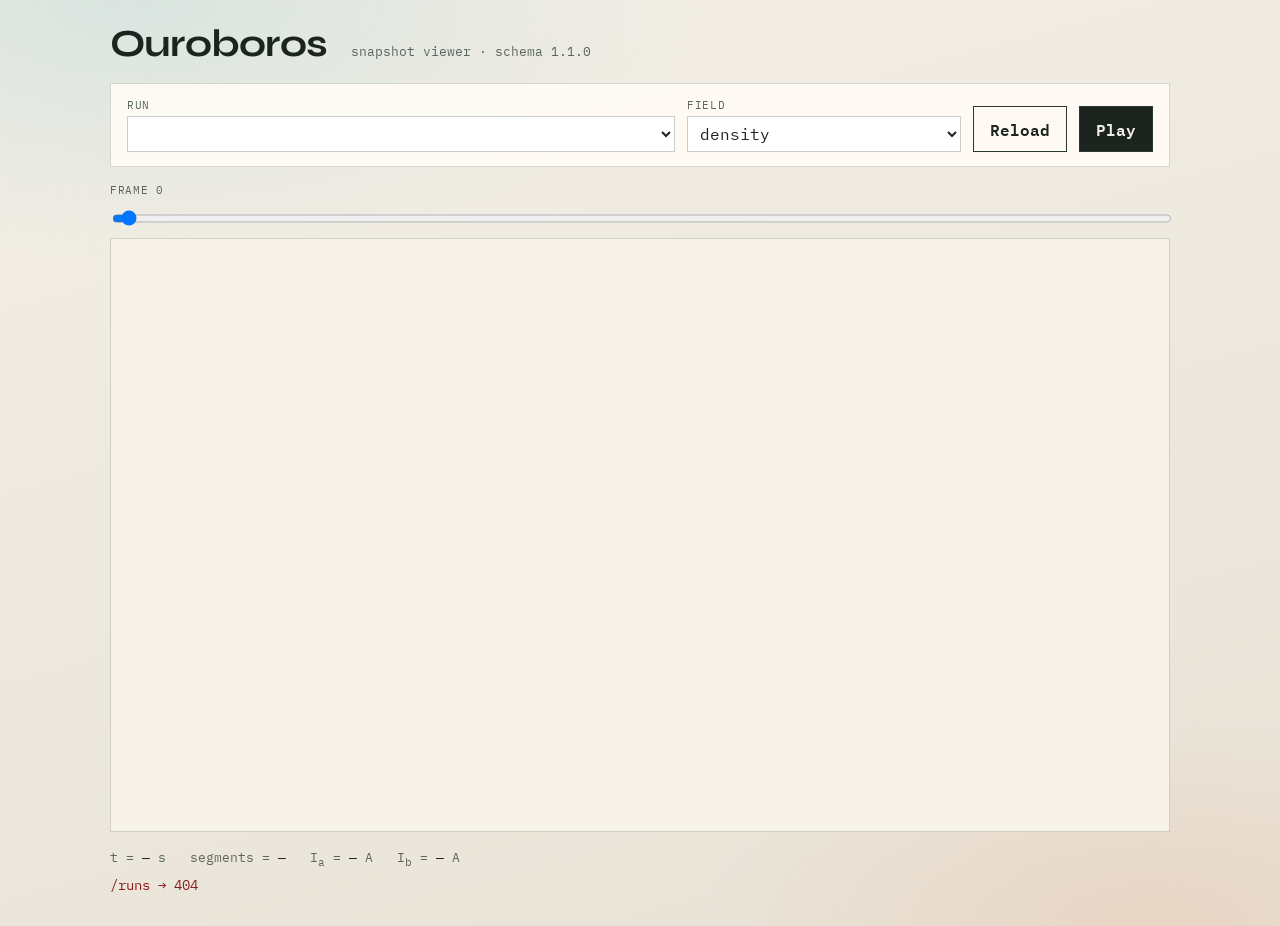
==== viewer/index.html @ f5f937f8 "Add Milestone 11 cell-pressure momentum and snapshot viewer Integrate face Δp·A forces onto 1D dual " ====
<!DOCTYPE html>
<html lang="en">
<head>
  <meta charset="utf-8" />
  <meta name="viewport" content="width=device-width, initial-scale=1" />
  <title>Ouroboros Snapshot Viewer</title>
  <link rel="preconnect" href="https://fonts.googleapis.com" />
  <link rel="preconnect" href="https://fonts.gstatic.com" crossorigin />
  <link href="https://fonts.googleapis.com/css2?family=IBM+Plex+Mono:wght@400;600&family=Syne:wght@600;700&display=swap" rel="stylesheet" />
  <style>
    :root {
      --bg0: #e8e2d6;
      --bg1: #f3efe6;
      --ink: #1c2420;
      --muted: #5a655e;
      --line: #2a3832;
      --accent: #c45c26;
      --cool: #1f6f6a;
      --panel: rgba(255, 252, 245, 0.92);
    }
    * { box-sizing: border-box; }
    html, body {
      margin: 0;
      min-height: 100%;
      background:
        radial-gradient(ellipse 80% 50% at 10% 0%, #d9e4df 0%, transparent 55%),
        radial-gradient(ellipse 70% 45% at 90% 100%, #e8d5c4 0%, transparent 50%),
        linear-gradient(165deg, var(--bg1), var(--bg0));
      color: var(--ink);
      font-family: "IBM Plex Mono", ui-monospace, monospace;
    }
    .shell {
      max-width: 1100px;
      margin: 0 auto;
      padding: 1.25rem 1.25rem 2rem;
    }
    header {
      display: flex;
      flex-wrap: wrap;
      align-items: baseline;
      gap: 0.75rem 1.5rem;
      margin-bottom: 1rem;
    }
    h1 {
      font-family: Syne, sans-serif;
      font-weight: 700;
      font-size: clamp(1.6rem, 4vw, 2.4rem);
      letter-spacing: -0.02em;
      margin: 0;
      color: var(--ink);
    }
    .tag {
      color: var(--muted);
      font-size: 0.8rem;
    }
    .controls {
      display: grid;
      grid-template-columns: 1fr;
      gap: 0.75rem;
      background: var(--panel);
      border: 1px solid color-mix(in srgb, var(--line) 18%, transparent);
      padding: 0.85rem 1rem;
      margin-bottom: 1rem;
    }
    @media (min-width: 720px) {
      .controls { grid-template-columns: 2fr 1fr auto auto; align-items: end; }
    }
    label { display: block; font-size: 0.7rem; color: var(--muted); margin-bottom: 0.25rem; text-transform: uppercase; letter-spacing: 0.06em; }
    select, input[type="range"] {
      width: 100%;
      font: inherit;
      color: var(--ink);
      background: #fff;
      border: 1px solid color-mix(in srgb, var(--line) 25%, transparent);
      padding: 0.4rem 0.5rem;
    }
    button {
      font: inherit;
      font-weight: 600;
      border: 1px solid var(--line);
      background: var(--ink);
      color: var(--bg1);
      padding: 0.55rem 1rem;
      cursor: pointer;
    }
    button.secondary { background: transparent; color: var(--ink); }
    button:hover { background: var(--cool); border-color: var(--cool); color: #fff; }
    button.secondary:hover { background: color-mix(in srgb, var(--cool) 15%, transparent); color: var(--ink); }
    .stage {
      position: relative;
      background: #f7f3ea;
      border: 1px solid color-mix(in srgb, var(--line) 20%, transparent);
      overflow: hidden;
    }
    canvas { display: block; width: 100%; height: auto; }
    .meta {
      display: flex;
      flex-wrap: wrap;
      gap: 0.75rem 1.5rem;
      margin-top: 0.85rem;
      font-size: 0.8rem;
      color: var(--muted);
    }
    .meta strong { color: var(--ink); font-weight: 600; }
    .err { color: #8b1e1e; margin-top: 0.5rem; font-size: 0.85rem; }
  </style>
</head>
<body>
  <div class="shell">
    <header>
      <h1>Ouroboros</h1>
      <span class="tag">snapshot viewer · schema 1.1.0</span>
    </header>
    <div class="controls">
      <div>
        <label for="run">Run</label>
        <select id="run"></select>
      </div>
      <div>
        <label for="field">Field</label>
        <select id="field">
          <option value="density">density</option>
          <option value="temperature">temperature</option>
          <option value="flow_velocity">flow velocity</option>
        </select>
      </div>
      <button id="reload" type="button" class="secondary">Reload</button>
      <button id="play" type="button">Play</button>
    </div>
    <div>
      <label for="frame">Frame <span id="frameLabel">0</span></label>
      <input id="frame" type="range" min="0" max="0" value="0" />
    </div>
    <div class="stage">
      <canvas id="c" width="1000" height="560"></canvas>
    </div>
    <div class="meta">
      <div>t = <strong id="tVal">—</strong> s</div>
      <div>segments = <strong id="nSeg">—</strong></div>
      <div>I<sub>a</sub> = <strong id="ia">—</strong> A</div>
      <div>I<sub>b</sub> = <strong id="ib">—</strong> A</div>
    </div>
    <div class="err" id="err"></div>
  </div>
  <script>
    const API = "";
    const $ = (id) => document.getElementById(id);
    const state = { frames: [], geom: null, playing: false, raf: 0, lastTs: 0 };

    const LAYOUT = {
      branch_a: [[0.18, 0.28], [0.42, 0.18], [0.62, 0.22], [0.78, 0.35]],
      reaction_chamber: [[0.78, 0.35], [0.84, 0.50], [0.78, 0.65]],
      branch_b: [[0.78, 0.65], [0.62, 0.78], [0.42, 0.82], [0.18, 0.72]],
      return_channel: [[0.18, 0.72], [0.12, 0.50], [0.18, 0.28]],
      expansion_nozzle: [[0.84, 0.50], [0.94, 0.50]],
      throttle_a: [[0.42, 0.18], [0.50, 0.16]],
      throttle_b: [[0.42, 0.82], [0.50, 0.84]],
    };

    function lerp(a, b, t) { return a + (b - a) * t; }
    function hexLerp(c0, c1, t) {
      const p = (c) => [parseInt(c.slice(1,3),16), parseInt(c.slice(3,5),16), parseInt(c.slice(5,7),16)];
      const [r0,g0,b0] = p(c0), [r1,g1,b1] = p(c1);
      const r = Math.round(lerp(r0,r1,t)), g = Math.round(lerp(g0,g1,t)), b = Math.round(lerp(b0,b1,t));
      return `rgb(${r},${g},${b})`;
    }
    function colorMap(t) {
      t = Math.min(1, Math.max(0, t));
      if (t < 0.5) return hexLerp("#1f6f6a", "#d8c39a", t * 2);
      return hexLerp("#d8c39a", "#c45c26", (t - 0.5) * 2);
    }

    async function fetchJSON(url) {
      const r = await fetch(url);
      if (!r.ok) throw new Error(`${url} → ${r.status}`);
      return r.json();
    }

    async function loadRuns() {
      const data = await fetchJSON(`${API}/runs`);
      const sel = $("run");
      sel.innerHTML = "";
      for (const run of data.runs || []) {
        const opt = document.createElement("option");
        opt.value = run.run_id;
        opt.textContent = `${run.run_id} (${run.n_snapshots ?? "?"} frames)`;
        sel.appendChild(opt);
      }
      if (!data.runs?.length) {
        $("err").textContent = "No runs with snapshots in results/. Run a scenario first.";
      }
    }

    async function loadGeometry() {
      try {
        state.geom = await fetchJSON(`${API}/geometry`);
      } catch {
        state.geom = null;
      }
    }

    async function loadRun(runId) {
      $("err").textContent = "";
      const data = await fetchJSON(`${API}/runs/${encodeURIComponent(runId)}/snapshots`);
      state.frames = data.frames || [];
      $("frame").max = Math.max(0, state.frames.length - 1);
      $("frame").value = 0;
      draw(0);
    }

    function segmentMap(frame) {
      const m = {};
      for (const s of frame.segments || []) m[s.id] = s;
      return m;
    }

    function fieldRange(frames, field) {
      let lo = Infinity, hi = -Infinity;
      for (const f of frames) {
        for (const s of f.segments || []) {
          const v = Number(s[field]);
          if (!Number.isFinite(v)) continue;
          lo = Math.min(lo, v); hi = Math.max(hi, v);
        }
      }
      if (!Number.isFinite(lo)) return [0, 1];
      if (hi <= lo) hi = lo + 1;
      return [lo, hi];
    }

    function drawPolyline(ctx, pts, w, h, color, width) {
      if (pts.length < 2) return;
      ctx.beginPath();
      ctx.moveTo(pts[0][0] * w, pts[0][1] * h);
      for (let i = 1; i < pts.length; i++) ctx.lineTo(pts[i][0] * w, pts[i][1] * h);
      ctx.strokeStyle = color;
      ctx.lineWidth = width;
      ctx.lineCap = "round";
      ctx.lineJoin = "round";
      ctx.stroke();
    }

    function draw(idx) {
      const canvas = $("c");
      const ctx = canvas.getContext("2d");
      const w = canvas.width, h = canvas.height;
      ctx.clearRect(0, 0, w, h);
      // subtle grid
      ctx.strokeStyle = "rgba(42,56,50,0.08)";
      ctx.lineWidth = 1;
      for (let x = 40; x < w; x += 40) { ctx.beginPath(); ctx.moveTo(x,0); ctx.lineTo(x,h); ctx.stroke(); }
      for (let y = 40; y < h; y += 40) { ctx.beginPath(); ctx.moveTo(0,y); ctx.lineTo(w,y); ctx.stroke(); }

      const frame = state.frames[idx];
      $("frameLabel").textContent = String(idx);
      if (!frame) {
        $("tVal").textContent = "—";
        return;
      }
      const field = $("field").value;
      const [lo, hi] = fieldRange(state.frames, field);
      const segs = segmentMap(frame);

      // underlay paths
      for (const [id, pts] of Object.entries(LAYOUT)) {
        drawPolyline(ctx, pts, w, h, "rgba(28,36,32,0.12)", 18);
      }
      for (const [id, pts] of Object.entries(LAYOUT)) {
        const s = segs[id];
        let col = "rgba(28,36,32,0.35)";
        if (s && Number.isFinite(Number(s[field]))) {
          const t = (Number(s[field]) - lo) / (hi - lo);
          col = colorMap(t);
        }
        drawPolyline(ctx, pts, w, h, col, id.includes("throttle") ? 10 : 14);
      }

      // labels
      ctx.fillStyle = "#1c2420";
      ctx.font = "600 13px IBM Plex Mono";
      const labels = [
        ["branch_a", 0.40, 0.12],
        ["branch_b", 0.40, 0.90],
        ["chamber", 0.80, 0.48],
        ["return", 0.05, 0.48],
      ];
      for (const [txt, x, y] of labels) ctx.fillText(txt, x * w, y * h);

      const comps = Object.fromEntries((frame.components || []).map(c => [c.id, c]));
      $("tVal").textContent = Number(frame.time).toFixed(4);
      $("nSeg").textContent = String((frame.segments || []).length);
      $("ia").textContent = comps.throttle_a ? Number(comps.throttle_a.current).toFixed(3) : "—";
      $("ib").textContent = comps.throttle_b ? Number(comps.throttle_b.current).toFixed(3) : "—";
    }

    function tick(ts) {
      if (!state.playing) return;
      if (ts - state.lastTs > 80) {
        state.lastTs = ts;
        let i = Number($("frame").value) + 1;
        if (i >= state.frames.length) i = 0;
        $("frame").value = i;
        draw(i);
      }
      state.raf = requestAnimationFrame(tick);
    }

    $("play").onclick = () => {
      state.playing = !state.playing;
      $("play").textContent = state.playing ? "Pause" : "Play";
      if (state.playing) state.raf = requestAnimationFrame(tick);
      else cancelAnimationFrame(state.raf);
    };
    $("frame").oninput = () => draw(Number($("frame").value));
    $("field").onchange = () => draw(Number($("frame").value));
    $("run").onchange = () => loadRun($("run").value);
    $("reload").onclick = async () => {
      await loadRuns();
      if ($("run").value) await loadRun($("run").value);
    };

    (async () => {
      try {
        await loadGeometry();
        await loadRuns();
        if ($("run").value) await loadRun($("run").value);
      } catch (e) {
        $("err").textContent = String(e.message || e);
      }
    })();
  </script>
</body>
</html>
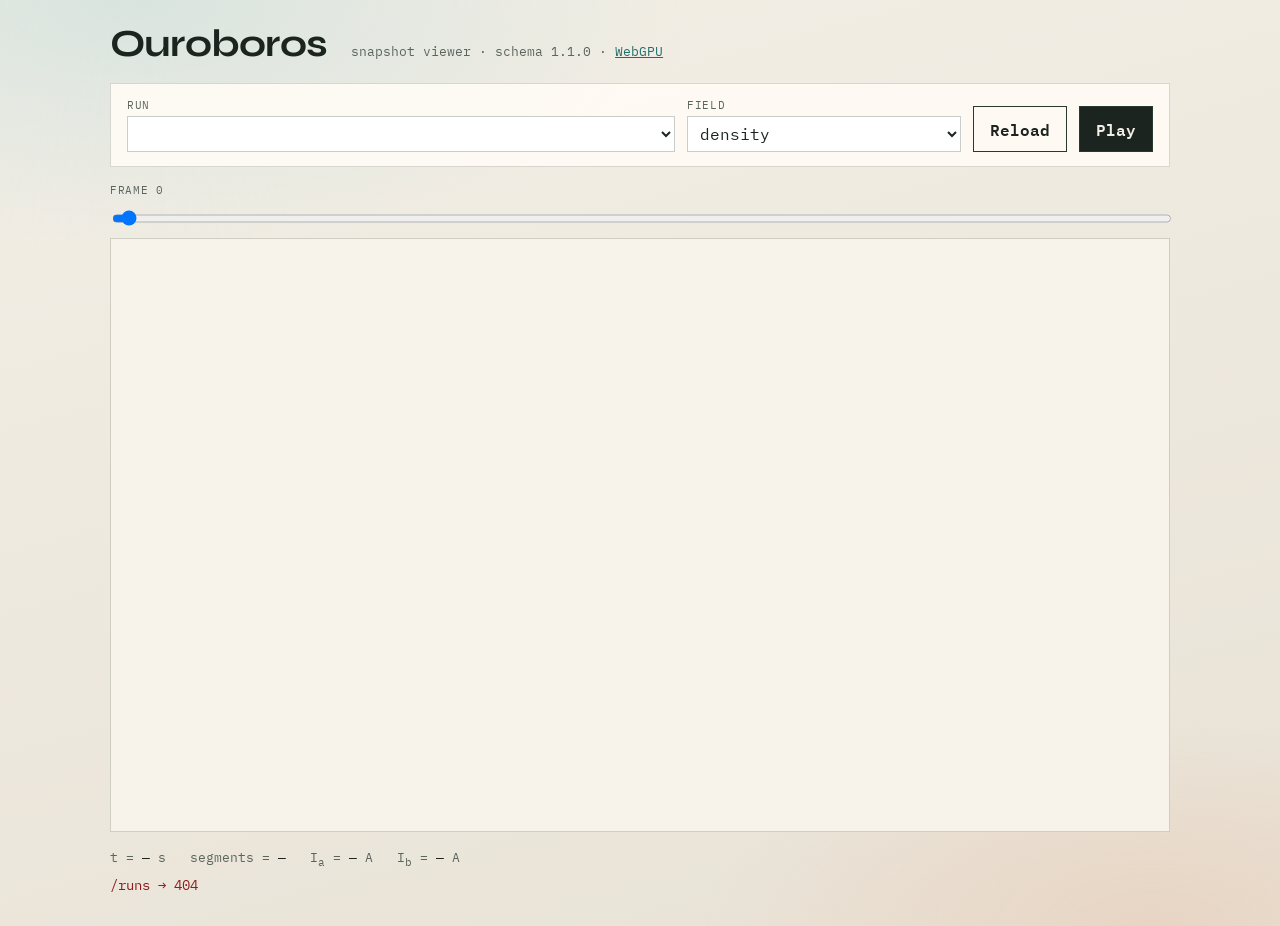
==== commit dfa6b29b: "Complete roadmap Milestones 19–22 (Beyond) M19 Roe + wave-MHD pressure augmentation; M20 MC neutron " ====
--- a/viewer/index.html
+++ b/viewer/index.html
@@ -109,7 +109,7 @@
   <div class="shell">
     <header>
       <h1>Ouroboros</h1>
-      <span class="tag">snapshot viewer · schema 1.1.0</span>
+      <span class="tag">snapshot viewer · schema 1.1.0 · <a href="/viewer/webgpu.html" style="color:var(--cool)">WebGPU</a></span>
     </header>
     <div class="controls">
       <div>
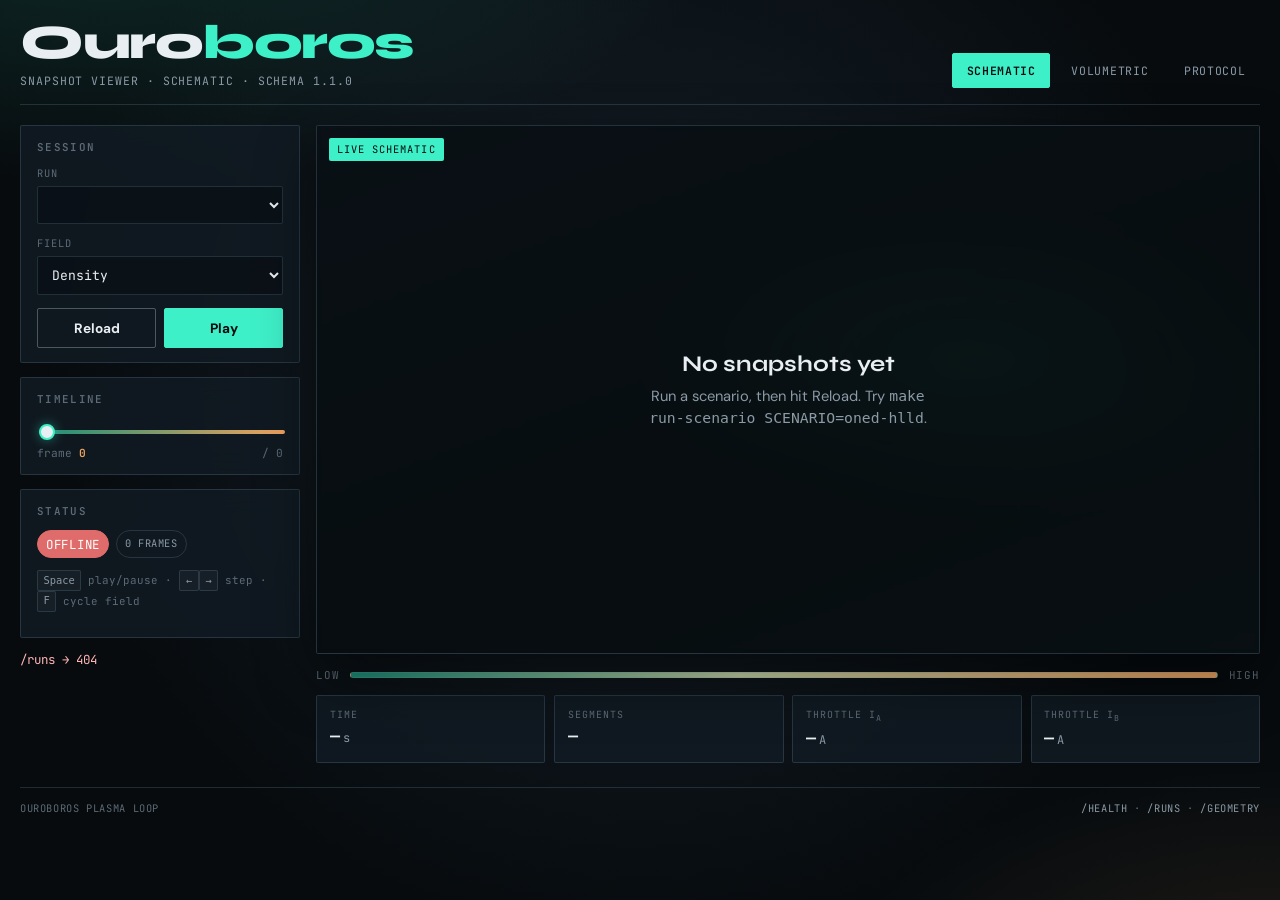
==== commit 6e8ca390: "Polish viewer app UI with shared instrument design system Dark phosphor chrome, rail+stage layout, k" ====
--- a/viewer/index.html
+++ b/viewer/index.html
@@ -3,145 +3,108 @@
 <head>
   <meta charset="utf-8" />
   <meta name="viewport" content="width=device-width, initial-scale=1" />
-  <title>Ouroboros Snapshot Viewer</title>
-  <link rel="preconnect" href="https://fonts.googleapis.com" />
-  <link rel="preconnect" href="https://fonts.gstatic.com" crossorigin />
-  <link href="https://fonts.googleapis.com/css2?family=IBM+Plex+Mono:wght@400;600&family=Syne:wght@600;700&display=swap" rel="stylesheet" />
-  <style>
-    :root {
-      --bg0: #e8e2d6;
-      --bg1: #f3efe6;
-      --ink: #1c2420;
-      --muted: #5a655e;
-      --line: #2a3832;
-      --accent: #c45c26;
-      --cool: #1f6f6a;
-      --panel: rgba(255, 252, 245, 0.92);
-    }
-    * { box-sizing: border-box; }
-    html, body {
-      margin: 0;
-      min-height: 100%;
-      background:
-        radial-gradient(ellipse 80% 50% at 10% 0%, #d9e4df 0%, transparent 55%),
-        radial-gradient(ellipse 70% 45% at 90% 100%, #e8d5c4 0%, transparent 50%),
-        linear-gradient(165deg, var(--bg1), var(--bg0));
-      color: var(--ink);
-      font-family: "IBM Plex Mono", ui-monospace, monospace;
-    }
-    .shell {
-      max-width: 1100px;
-      margin: 0 auto;
-      padding: 1.25rem 1.25rem 2rem;
-    }
-    header {
-      display: flex;
-      flex-wrap: wrap;
-      align-items: baseline;
-      gap: 0.75rem 1.5rem;
-      margin-bottom: 1rem;
-    }
-    h1 {
-      font-family: Syne, sans-serif;
-      font-weight: 700;
-      font-size: clamp(1.6rem, 4vw, 2.4rem);
-      letter-spacing: -0.02em;
-      margin: 0;
-      color: var(--ink);
-    }
-    .tag {
-      color: var(--muted);
-      font-size: 0.8rem;
-    }
-    .controls {
-      display: grid;
-      grid-template-columns: 1fr;
-      gap: 0.75rem;
-      background: var(--panel);
-      border: 1px solid color-mix(in srgb, var(--line) 18%, transparent);
-      padding: 0.85rem 1rem;
-      margin-bottom: 1rem;
-    }
-    @media (min-width: 720px) {
-      .controls { grid-template-columns: 2fr 1fr auto auto; align-items: end; }
-    }
-    label { display: block; font-size: 0.7rem; color: var(--muted); margin-bottom: 0.25rem; text-transform: uppercase; letter-spacing: 0.06em; }
-    select, input[type="range"] {
-      width: 100%;
-      font: inherit;
-      color: var(--ink);
-      background: #fff;
-      border: 1px solid color-mix(in srgb, var(--line) 25%, transparent);
-      padding: 0.4rem 0.5rem;
-    }
-    button {
-      font: inherit;
-      font-weight: 600;
-      border: 1px solid var(--line);
-      background: var(--ink);
-      color: var(--bg1);
-      padding: 0.55rem 1rem;
-      cursor: pointer;
-    }
-    button.secondary { background: transparent; color: var(--ink); }
-    button:hover { background: var(--cool); border-color: var(--cool); color: #fff; }
-    button.secondary:hover { background: color-mix(in srgb, var(--cool) 15%, transparent); color: var(--ink); }
-    .stage {
-      position: relative;
-      background: #f7f3ea;
-      border: 1px solid color-mix(in srgb, var(--line) 20%, transparent);
-      overflow: hidden;
-    }
-    canvas { display: block; width: 100%; height: auto; }
-    .meta {
-      display: flex;
-      flex-wrap: wrap;
-      gap: 0.75rem 1.5rem;
-      margin-top: 0.85rem;
-      font-size: 0.8rem;
-      color: var(--muted);
-    }
-    .meta strong { color: var(--ink); font-weight: 600; }
-    .err { color: #8b1e1e; margin-top: 0.5rem; font-size: 0.85rem; }
-  </style>
+  <title>Ouroboros — Snapshot Viewer</title>
+  <meta name="description" content="Ouroboros plasma-loop snapshot viewer" />
+  <link rel="stylesheet" href="/viewer/styles.css" />
 </head>
 <body>
-  <div class="shell">
-    <header>
-      <h1>Ouroboros</h1>
-      <span class="tag">snapshot viewer · schema 1.1.0 · <a href="/viewer/webgpu.html" style="color:var(--cool)">WebGPU</a></span>
+  <div class="app">
+    <header class="topbar">
+      <div class="brand-block">
+        <h1 class="brand">Ouro<span>boros</span></h1>
+        <p class="tagline">snapshot viewer · schematic · schema 1.1.0</p>
+      </div>
+      <nav class="nav" aria-label="Views">
+        <a class="active" href="/viewer" aria-current="page">Schematic</a>
+        <a href="/viewer/webgpu.html">Volumetric</a>
+        <a href="/viewer/protocol.html">Protocol</a>
+      </nav>
     </header>
-    <div class="controls">
-      <div>
-        <label for="run">Run</label>
-        <select id="run"></select>
-      </div>
-      <div>
-        <label for="field">Field</label>
-        <select id="field">
-          <option value="density">density</option>
-          <option value="temperature">temperature</option>
-          <option value="flow_velocity">flow velocity</option>
-        </select>
-      </div>
-      <button id="reload" type="button" class="secondary">Reload</button>
-      <button id="play" type="button">Play</button>
+
+    <div class="workspace">
+      <aside class="rail">
+        <section class="panel">
+          <h2>Session</h2>
+          <div class="field">
+            <label for="run">Run</label>
+            <select id="run"></select>
+          </div>
+          <div class="field">
+            <label for="field">Field</label>
+            <select id="field">
+              <option value="density">Density</option>
+              <option value="temperature">Temperature</option>
+              <option value="flow_velocity">Flow velocity</option>
+            </select>
+          </div>
+          <div class="btn-row">
+            <button id="reload" type="button">Reload</button>
+            <button id="play" class="primary" type="button">Play</button>
+          </div>
+        </section>
+
+        <section class="panel">
+          <h2>Timeline</h2>
+          <div class="scrub">
+            <input id="frame" type="range" min="0" max="0" value="0" aria-label="Frame" />
+            <div class="scrub-meta">
+              <span>frame <strong id="frameLabel">0</strong></span>
+              <span id="frameMax">/ 0</span>
+            </div>
+          </div>
+        </section>
+
+        <section class="panel">
+          <h2>Status</h2>
+          <div class="status" id="statusPills">
+            <span class="pill" id="pillConn">connecting</span>
+            <span class="pill" id="pillFrames">0 frames</span>
+          </div>
+          <p class="hints" style="margin-top:0.75rem">
+            <kbd>Space</kbd> play/pause · <kbd>←</kbd><kbd>→</kbd> step · <kbd>F</kbd> cycle field
+          </p>
+        </section>
+
+        <p class="err" id="err" role="alert"></p>
+      </aside>
+
+      <section class="main">
+        <div class="stage-wrap">
+          <div class="stage-badge">live schematic</div>
+          <canvas id="c" width="1000" height="560" aria-label="Plasma loop schematic"></canvas>
+          <div class="stage-empty" id="empty">
+            <div>
+              <h3>No snapshots yet</h3>
+              <p>Run a scenario, then hit Reload. Try <code>make run-scenario SCENARIO=oned-hlld</code>.</p>
+            </div>
+          </div>
+        </div>
+
+        <div class="legend">
+          <span>low</span>
+          <div class="legend-bar" aria-hidden="true"></div>
+          <span>high</span>
+        </div>
+
+        <div class="telemetry">
+          <div class="stat"><div class="k">Time</div><div class="v"><span id="tVal">—</span><em>s</em></div></div>
+          <div class="stat"><div class="k">Segments</div><div class="v" id="nSeg">—</div></div>
+          <div class="stat"><div class="k">Throttle I<sub>a</sub></div><div class="v"><span id="ia">—</span><em>A</em></div></div>
+          <div class="stat"><div class="k">Throttle I<sub>b</sub></div><div class="v"><span id="ib">—</span><em>A</em></div></div>
+        </div>
+      </section>
     </div>
-    <div>
-      <label for="frame">Frame <span id="frameLabel">0</span></label>
-      <input id="frame" type="range" min="0" max="0" value="0" />
-    </div>
-    <div class="stage">
-      <canvas id="c" width="1000" height="560"></canvas>
-    </div>
-    <div class="meta">
-      <div>t = <strong id="tVal">—</strong> s</div>
-      <div>segments = <strong id="nSeg">—</strong></div>
-      <div>I<sub>a</sub> = <strong id="ia">—</strong> A</div>
-      <div>I<sub>b</sub> = <strong id="ib">—</strong> A</div>
-    </div>
-    <div class="err" id="err"></div>
+
+    <footer class="footer">
+      <span>Ouroboros plasma loop</span>
+      <span>
+        <a href="/health">/health</a> ·
+        <a href="/runs">/runs</a> ·
+        <a href="/geometry">/geometry</a>
+      </span>
+    </footer>
   </div>
+
   <script>
     const API = "";
     const $ = (id) => document.getElementById(id);
@@ -159,15 +122,14 @@
 
     function lerp(a, b, t) { return a + (b - a) * t; }
     function hexLerp(c0, c1, t) {
-      const p = (c) => [parseInt(c.slice(1,3),16), parseInt(c.slice(3,5),16), parseInt(c.slice(5,7),16)];
-      const [r0,g0,b0] = p(c0), [r1,g1,b1] = p(c1);
-      const r = Math.round(lerp(r0,r1,t)), g = Math.round(lerp(g0,g1,t)), b = Math.round(lerp(b0,b1,t));
-      return `rgb(${r},${g},${b})`;
+      const p = (c) => [parseInt(c.slice(1, 3), 16), parseInt(c.slice(3, 5), 16), parseInt(c.slice(5, 7), 16)];
+      const [r0, g0, b0] = p(c0), [r1, g1, b1] = p(c1);
+      return `rgb(${Math.round(lerp(r0, r1, t))},${Math.round(lerp(g0, g1, t))},${Math.round(lerp(b0, b1, t))})`;
     }
     function colorMap(t) {
       t = Math.min(1, Math.max(0, t));
-      if (t < 0.5) return hexLerp("#1f6f6a", "#d8c39a", t * 2);
-      return hexLerp("#d8c39a", "#c45c26", (t - 0.5) * 2);
+      if (t < 0.5) return hexLerp("#1a8f78", "#c9d6a8", t * 2);
+      return hexLerp("#c9d6a8", "#f0a35e", (t - 0.5) * 2);
     }
 
     async function fetchJSON(url) {
@@ -176,35 +138,47 @@
       return r.json();
     }
 
+    function setEmpty(on) {
+      $("empty").classList.toggle("visible", on);
+    }
+
     async function loadRuns() {
       const data = await fetchJSON(`${API}/runs`);
       const sel = $("run");
+      const prev = sel.value;
       sel.innerHTML = "";
       for (const run of data.runs || []) {
         const opt = document.createElement("option");
         opt.value = run.run_id;
-        opt.textContent = `${run.run_id} (${run.n_snapshots ?? "?"} frames)`;
+        const trust = run.energy_trusted === true ? " · trusted" : (run.energy_trusted === false ? " · untrusted" : "");
+        opt.textContent = `${run.run_id} · ${run.n_snapshots ?? "?"} frames${trust}`;
         sel.appendChild(opt);
       }
+      if (prev && [...sel.options].some((o) => o.value === prev)) sel.value = prev;
+      $("pillConn").textContent = "online";
+      $("pillConn").className = "pill ok";
       if (!data.runs?.length) {
         $("err").textContent = "No runs with snapshots in results/. Run a scenario first.";
+        setEmpty(true);
       }
     }
 
     async function loadGeometry() {
-      try {
-        state.geom = await fetchJSON(`${API}/geometry`);
-      } catch {
-        state.geom = null;
-      }
+      try { state.geom = await fetchJSON(`${API}/geometry`); }
+      catch { state.geom = null; }
     }
 
     async function loadRun(runId) {
+      if (!runId) { setEmpty(true); return; }
       $("err").textContent = "";
       const data = await fetchJSON(`${API}/runs/${encodeURIComponent(runId)}/snapshots`);
       state.frames = data.frames || [];
       $("frame").max = Math.max(0, state.frames.length - 1);
       $("frame").value = 0;
+      $("frameMax").textContent = `/ ${Math.max(0, state.frames.length - 1)}`;
+      $("pillFrames").textContent = `${state.frames.length} frames`;
+      $("pillFrames").className = state.frames.length ? "pill ok" : "pill warn";
+      setEmpty(!state.frames.length);
       draw(0);
     }
 
@@ -245,11 +219,18 @@
       const ctx = canvas.getContext("2d");
       const w = canvas.width, h = canvas.height;
       ctx.clearRect(0, 0, w, h);
-      // subtle grid
-      ctx.strokeStyle = "rgba(42,56,50,0.08)";
+
+      // atmosphere
+      const g = ctx.createRadialGradient(w * 0.72, h * 0.48, 20, w * 0.55, h * 0.5, w * 0.55);
+      g.addColorStop(0, "rgba(62,240,200,0.08)");
+      g.addColorStop(1, "rgba(0,0,0,0)");
+      ctx.fillStyle = g;
+      ctx.fillRect(0, 0, w, h);
+
+      ctx.strokeStyle = "rgba(232,238,242,0.04)";
       ctx.lineWidth = 1;
-      for (let x = 40; x < w; x += 40) { ctx.beginPath(); ctx.moveTo(x,0); ctx.lineTo(x,h); ctx.stroke(); }
-      for (let y = 40; y < h; y += 40) { ctx.beginPath(); ctx.moveTo(0,y); ctx.lineTo(w,y); ctx.stroke(); }
+      for (let x = 40; x < w; x += 40) { ctx.beginPath(); ctx.moveTo(x, 0); ctx.lineTo(x, h); ctx.stroke(); }
+      for (let y = 40; y < h; y += 40) { ctx.beginPath(); ctx.moveTo(0, y); ctx.lineTo(w, y); ctx.stroke(); }
 
       const frame = state.frames[idx];
       $("frameLabel").textContent = String(idx);
@@ -261,36 +242,40 @@
       const [lo, hi] = fieldRange(state.frames, field);
       const segs = segmentMap(frame);
 
-      // underlay paths
-      for (const [id, pts] of Object.entries(LAYOUT)) {
-        drawPolyline(ctx, pts, w, h, "rgba(28,36,32,0.12)", 18);
+      for (const pts of Object.values(LAYOUT)) {
+        drawPolyline(ctx, pts, w, h, "rgba(232,238,242,0.08)", 22);
       }
       for (const [id, pts] of Object.entries(LAYOUT)) {
         const s = segs[id];
-        let col = "rgba(28,36,32,0.35)";
+        let col = "rgba(138,154,166,0.45)";
         if (s && Number.isFinite(Number(s[field]))) {
-          const t = (Number(s[field]) - lo) / (hi - lo);
-          col = colorMap(t);
+          col = colorMap((Number(s[field]) - lo) / (hi - lo));
         }
-        drawPolyline(ctx, pts, w, h, col, id.includes("throttle") ? 10 : 14);
-      }
-
-      // labels
-      ctx.fillStyle = "#1c2420";
-      ctx.font = "600 13px IBM Plex Mono";
-      const labels = [
-        ["branch_a", 0.40, 0.12],
-        ["branch_b", 0.40, 0.90],
-        ["chamber", 0.80, 0.48],
-        ["return", 0.05, 0.48],
-      ];
-      for (const [txt, x, y] of labels) ctx.fillText(txt, x * w, y * h);
-
-      const comps = Object.fromEntries((frame.components || []).map(c => [c.id, c]));
+        drawPolyline(ctx, pts, w, h, col, id.includes("throttle") ? 10 : 15);
+      }
+
+      ctx.fillStyle = "rgba(232,238,242,0.55)";
+      ctx.font = "600 12px JetBrains Mono, monospace";
+      for (const [txt, x, y] of [
+        ["branch_a", 0.38, 0.12],
+        ["branch_b", 0.38, 0.92],
+        ["chamber", 0.78, 0.48],
+        ["return", 0.04, 0.50],
+        ["nozzle", 0.90, 0.42],
+      ]) ctx.fillText(txt, x * w, y * h);
+
+      const comps = Object.fromEntries((frame.components || []).map((c) => [c.id, c]));
       $("tVal").textContent = Number(frame.time).toFixed(4);
       $("nSeg").textContent = String((frame.segments || []).length);
       $("ia").textContent = comps.throttle_a ? Number(comps.throttle_a.current).toFixed(3) : "—";
       $("ib").textContent = comps.throttle_b ? Number(comps.throttle_b.current).toFixed(3) : "—";
+    }
+
+    function setPlaying(on) {
+      state.playing = on;
+      $("play").textContent = on ? "Pause" : "Play";
+      if (on) state.raf = requestAnimationFrame(tick);
+      else cancelAnimationFrame(state.raf);
     }
 
     function tick(ts) {
@@ -305,12 +290,23 @@
       state.raf = requestAnimationFrame(tick);
     }
 
-    $("play").onclick = () => {
-      state.playing = !state.playing;
-      $("play").textContent = state.playing ? "Pause" : "Play";
-      if (state.playing) state.raf = requestAnimationFrame(tick);
-      else cancelAnimationFrame(state.raf);
-    };
+    function step(delta) {
+      if (!state.frames.length) return;
+      const max = state.frames.length - 1;
+      let i = Number($("frame").value) + delta;
+      if (i < 0) i = max;
+      if (i > max) i = 0;
+      $("frame").value = i;
+      draw(i);
+    }
+
+    function cycleField() {
+      const sel = $("field");
+      sel.selectedIndex = (sel.selectedIndex + 1) % sel.options.length;
+      draw(Number($("frame").value));
+    }
+
+    $("play").onclick = () => setPlaying(!state.playing);
     $("frame").oninput = () => draw(Number($("frame").value));
     $("field").onchange = () => draw(Number($("frame").value));
     $("run").onchange = () => loadRun($("run").value);
@@ -319,13 +315,25 @@
       if ($("run").value) await loadRun($("run").value);
     };
 
+    window.addEventListener("keydown", (e) => {
+      if (e.target.matches("input, select, textarea")) return;
+      if (e.code === "Space") { e.preventDefault(); setPlaying(!state.playing); }
+      if (e.code === "ArrowRight") { e.preventDefault(); step(1); }
+      if (e.code === "ArrowLeft") { e.preventDefault(); step(-1); }
+      if (e.key === "f" || e.key === "F") { e.preventDefault(); cycleField(); }
+    });
+
     (async () => {
       try {
         await loadGeometry();
         await loadRuns();
         if ($("run").value) await loadRun($("run").value);
+        else setEmpty(true);
       } catch (e) {
         $("err").textContent = String(e.message || e);
+        $("pillConn").textContent = "offline";
+        $("pillConn").className = "pill err";
+        setEmpty(true);
       }
     })();
   </script>
--- a/viewer/styles.css
+++ b/viewer/styles.css
@@ -0,0 +1,583 @@
+/* Ouroboros viewer design system — instrument / plasma-lab direction */
+@import url("https://fonts.googleapis.com/css2?family=DM+Sans:ital,opsz,wght@0,9..40,500;0,9..40,700;1,9..40,500&family=JetBrains+Mono:wght@400;600&family=Syne:wght@700;800&display=swap");
+
+:root {
+  --ink: #e8eef2;
+  --ink-dim: #8a9aa6;
+  --ink-mute: #5c6b76;
+  --bg-deep: #070b0e;
+  --bg-0: #0c1217;
+  --bg-1: #121a21;
+  --bg-panel: rgba(18, 28, 36, 0.82);
+  --line: rgba(120, 160, 180, 0.22);
+  --line-strong: rgba(180, 210, 220, 0.35);
+  --phosphor: #3ef0c8;
+  --phosphor-dim: #1a8f78;
+  --amber: #f0a35e;
+  --rose: #e06b6b;
+  --field: rgba(8, 14, 18, 0.55);
+  --radius: 2px;
+  --shadow: 0 24px 60px rgba(0, 0, 0, 0.45);
+  --ease: cubic-bezier(0.22, 1, 0.36, 1);
+  --font-brand: "Syne", system-ui, sans-serif;
+  --font-ui: "DM Sans", system-ui, sans-serif;
+  --font-mono: "JetBrains Mono", ui-monospace, monospace;
+}
+
+*,
+*::before,
+*::after { box-sizing: border-box; }
+
+html, body {
+  margin: 0;
+  min-height: 100%;
+  color: var(--ink);
+  font-family: var(--font-ui);
+  font-optical-sizing: auto;
+  background:
+    radial-gradient(ellipse 90% 55% at 8% -10%, rgba(62, 240, 200, 0.14), transparent 55%),
+    radial-gradient(ellipse 70% 50% at 100% 110%, rgba(240, 163, 94, 0.10), transparent 50%),
+    radial-gradient(circle at 50% 40%, #152029 0%, var(--bg-deep) 70%);
+  background-attachment: fixed;
+}
+
+body::before {
+  content: "";
+  position: fixed;
+  inset: 0;
+  pointer-events: none;
+  opacity: 0.35;
+  background-image:
+    linear-gradient(rgba(232, 238, 242, 0.03) 1px, transparent 1px),
+    linear-gradient(90deg, rgba(232, 238, 242, 0.03) 1px, transparent 1px);
+  background-size: 48px 48px;
+  mask-image: radial-gradient(ellipse 80% 70% at 50% 40%, #000 20%, transparent 75%);
+  z-index: 0;
+  animation: gridDrift 40s linear infinite;
+}
+
+@keyframes gridDrift {
+  from { background-position: 0 0, 0 0; }
+  to { background-position: 48px 24px, 24px 48px; }
+}
+
+@keyframes riseIn {
+  from { opacity: 0; transform: translateY(10px); }
+  to { opacity: 1; transform: translateY(0); }
+}
+
+@keyframes brandPulse {
+  0%, 100% { letter-spacing: -0.03em; text-shadow: 0 0 0 transparent; }
+  50% { letter-spacing: -0.01em; text-shadow: 0 0 28px rgba(62, 240, 200, 0.18); }
+}
+
+@keyframes stageGlow {
+  0%, 100% { box-shadow: inset 0 0 0 1px var(--line), 0 0 0 0 rgba(62, 240, 200, 0); }
+  50% { box-shadow: inset 0 0 0 1px rgba(62, 240, 200, 0.35), 0 0 40px rgba(62, 240, 200, 0.08); }
+}
+
+@keyframes scrubPulse {
+  from { opacity: 0.55; }
+  to { opacity: 1; }
+}
+
+.app {
+  position: relative;
+  z-index: 1;
+  max-width: 1280px;
+  margin: 0 auto;
+  padding: 1.25rem 1.25rem 2.5rem;
+  animation: riseIn 0.55s var(--ease) both;
+}
+
+/* —— chrome —— */
+.topbar {
+  display: flex;
+  flex-wrap: wrap;
+  align-items: flex-end;
+  justify-content: space-between;
+  gap: 1rem 1.5rem;
+  margin-bottom: 1.25rem;
+  padding-bottom: 1rem;
+  border-bottom: 1px solid var(--line);
+}
+
+.brand-block { min-width: min(100%, 280px); }
+
+.brand {
+  font-family: var(--font-brand);
+  font-weight: 800;
+  font-size: clamp(2rem, 5vw, 3rem);
+  line-height: 0.95;
+  margin: 0;
+  letter-spacing: -0.03em;
+  color: var(--ink);
+  animation: brandPulse 6s var(--ease) infinite;
+}
+
+.brand span {
+  color: var(--phosphor);
+}
+
+.tagline {
+  margin: 0.45rem 0 0;
+  font-family: var(--font-mono);
+  font-size: 0.72rem;
+  letter-spacing: 0.08em;
+  text-transform: uppercase;
+  color: var(--ink-dim);
+}
+
+.tagline a {
+  color: var(--phosphor);
+  text-decoration: none;
+  border-bottom: 1px solid transparent;
+  transition: border-color 0.2s var(--ease), color 0.2s;
+}
+.tagline a:hover { border-bottom-color: var(--phosphor); color: #fff; }
+
+.nav {
+  display: flex;
+  flex-wrap: wrap;
+  gap: 0.4rem;
+  align-items: center;
+}
+
+.nav a {
+  font-family: var(--font-mono);
+  font-size: 0.72rem;
+  letter-spacing: 0.06em;
+  text-transform: uppercase;
+  text-decoration: none;
+  color: var(--ink-dim);
+  padding: 0.55rem 0.85rem;
+  border: 1px solid transparent;
+  border-radius: var(--radius);
+  transition: color 0.2s, border-color 0.2s, background 0.2s;
+}
+
+.nav a:hover {
+  color: var(--ink);
+  border-color: var(--line);
+  background: rgba(255, 255, 255, 0.03);
+}
+
+.nav a.active {
+  color: var(--bg-deep);
+  background: var(--phosphor);
+  border-color: var(--phosphor);
+  font-weight: 600;
+}
+
+/* —— layout —— */
+.workspace {
+  display: grid;
+  gap: 1rem;
+}
+
+@media (min-width: 960px) {
+  .workspace {
+    grid-template-columns: 280px minmax(0, 1fr);
+    align-items: start;
+  }
+}
+
+.rail {
+  display: flex;
+  flex-direction: column;
+  gap: 0.85rem;
+  animation: riseIn 0.65s var(--ease) 0.05s both;
+}
+
+.panel {
+  background: var(--bg-panel);
+  backdrop-filter: blur(14px);
+  border: 1px solid var(--line);
+  border-radius: var(--radius);
+  padding: 0.9rem 1rem;
+}
+
+.panel h2 {
+  margin: 0 0 0.75rem;
+  font-family: var(--font-mono);
+  font-size: 0.68rem;
+  font-weight: 600;
+  letter-spacing: 0.12em;
+  text-transform: uppercase;
+  color: var(--ink-mute);
+}
+
+.field { margin-bottom: 0.75rem; }
+.field:last-child { margin-bottom: 0; }
+
+label {
+  display: block;
+  font-family: var(--font-mono);
+  font-size: 0.65rem;
+  letter-spacing: 0.1em;
+  text-transform: uppercase;
+  color: var(--ink-mute);
+  margin-bottom: 0.35rem;
+}
+
+select,
+input[type="text"] {
+  width: 100%;
+  font: inherit;
+  font-family: var(--font-mono);
+  font-size: 0.82rem;
+  color: var(--ink);
+  background: var(--field);
+  border: 1px solid var(--line);
+  border-radius: var(--radius);
+  padding: 0.55rem 0.65rem;
+  outline: none;
+  transition: border-color 0.2s, box-shadow 0.2s;
+}
+
+select:focus,
+input[type="text"]:focus,
+input[type="range"]:focus {
+  border-color: var(--phosphor-dim);
+  box-shadow: 0 0 0 3px rgba(62, 240, 200, 0.12);
+}
+
+.btn-row {
+  display: grid;
+  grid-template-columns: 1fr 1fr;
+  gap: 0.5rem;
+  margin-top: 0.85rem;
+}
+
+button {
+  font-family: var(--font-ui);
+  font-weight: 700;
+  font-size: 0.85rem;
+  border: 1px solid var(--line-strong);
+  border-radius: var(--radius);
+  background: transparent;
+  color: var(--ink);
+  padding: 0.65rem 0.85rem;
+  cursor: pointer;
+  transition: transform 0.15s var(--ease), background 0.2s, border-color 0.2s, color 0.2s;
+}
+
+button:hover {
+  transform: translateY(-1px);
+  border-color: var(--phosphor);
+  color: var(--phosphor);
+}
+
+button:active { transform: translateY(0); }
+
+button.primary {
+  background: var(--phosphor);
+  border-color: var(--phosphor);
+  color: var(--bg-deep);
+}
+
+button.primary:hover {
+  background: #6ff7d8;
+  color: var(--bg-deep);
+  border-color: #6ff7d8;
+}
+
+button:disabled {
+  opacity: 0.4;
+  cursor: not-allowed;
+  transform: none;
+}
+
+.scrub {
+  margin-top: 0.35rem;
+}
+
+input[type="range"] {
+  -webkit-appearance: none;
+  appearance: none;
+  width: 100%;
+  height: 4px;
+  background: linear-gradient(90deg, var(--phosphor-dim), var(--amber));
+  border: none;
+  border-radius: 99px;
+  outline: none;
+}
+
+input[type="range"]::-webkit-slider-thumb {
+  -webkit-appearance: none;
+  width: 16px;
+  height: 16px;
+  border-radius: 50%;
+  background: var(--ink);
+  border: 2px solid var(--phosphor);
+  box-shadow: 0 0 12px rgba(62, 240, 200, 0.45);
+  cursor: pointer;
+}
+
+.scrub-meta {
+  display: flex;
+  justify-content: space-between;
+  margin-top: 0.4rem;
+  font-family: var(--font-mono);
+  font-size: 0.7rem;
+  color: var(--ink-mute);
+}
+
+.scrub-meta strong { color: var(--amber); font-weight: 600; }
+
+/* —— stage —— */
+.main {
+  display: flex;
+  flex-direction: column;
+  gap: 0.85rem;
+  min-width: 0;
+  animation: riseIn 0.7s var(--ease) 0.1s both;
+}
+
+.stage-wrap {
+  position: relative;
+  background:
+    radial-gradient(ellipse 60% 50% at 70% 45%, rgba(62, 240, 200, 0.07), transparent 60%),
+    linear-gradient(160deg, #101820, #0a1014 60%, #0e151b);
+  border: 1px solid var(--line);
+  border-radius: var(--radius);
+  overflow: hidden;
+  box-shadow: var(--shadow);
+  animation: stageGlow 5.5s ease-in-out infinite;
+}
+
+.stage-wrap canvas {
+  display: block;
+  width: 100%;
+  height: auto;
+  vertical-align: middle;
+}
+
+.stage-badge {
+  position: absolute;
+  top: 0.75rem;
+  left: 0.75rem;
+  z-index: 2;
+  font-family: var(--font-mono);
+  font-size: 0.65rem;
+  letter-spacing: 0.1em;
+  text-transform: uppercase;
+  color: var(--bg-deep);
+  background: var(--phosphor);
+  padding: 0.28rem 0.5rem;
+  border-radius: var(--radius);
+  pointer-events: none;
+}
+
+.stage-empty {
+  position: absolute;
+  inset: 0;
+  display: none;
+  place-items: center;
+  text-align: center;
+  padding: 2rem;
+  background: rgba(7, 11, 14, 0.55);
+  backdrop-filter: blur(2px);
+}
+
+.stage-empty.visible { display: grid; }
+
+.stage-empty h3 {
+  font-family: var(--font-brand);
+  font-size: 1.4rem;
+  margin: 0 0 0.5rem;
+}
+
+.stage-empty p {
+  margin: 0;
+  max-width: 28ch;
+  color: var(--ink-dim);
+  font-size: 0.92rem;
+  line-height: 1.45;
+}
+
+/* —— telemetry —— */
+.telemetry {
+  display: grid;
+  grid-template-columns: repeat(2, minmax(0, 1fr));
+  gap: 0.55rem;
+}
+
+@media (min-width: 640px) {
+  .telemetry { grid-template-columns: repeat(4, minmax(0, 1fr)); }
+}
+
+.stat {
+  border: 1px solid var(--line);
+  background: var(--bg-panel);
+  padding: 0.7rem 0.8rem;
+  border-radius: var(--radius);
+  min-height: 4.2rem;
+}
+
+.stat .k {
+  font-family: var(--font-mono);
+  font-size: 0.62rem;
+  letter-spacing: 0.1em;
+  text-transform: uppercase;
+  color: var(--ink-mute);
+  margin-bottom: 0.25rem;
+}
+
+.stat .v {
+  font-family: var(--font-mono);
+  font-size: 1.05rem;
+  font-weight: 600;
+  color: var(--ink);
+  letter-spacing: -0.02em;
+}
+
+.stat .v em {
+  font-style: normal;
+  color: var(--ink-dim);
+  font-size: 0.75rem;
+  font-weight: 400;
+  margin-left: 0.2rem;
+}
+
+.legend {
+  display: flex;
+  align-items: center;
+  gap: 0.65rem;
+  font-family: var(--font-mono);
+  font-size: 0.68rem;
+  color: var(--ink-mute);
+  text-transform: uppercase;
+  letter-spacing: 0.08em;
+}
+
+.legend-bar {
+  flex: 1;
+  height: 6px;
+  border-radius: 99px;
+  background: linear-gradient(90deg, #1a8f78, #c9d6a8 45%, #f0a35e);
+  border: 1px solid var(--line);
+}
+
+.hints {
+  font-family: var(--font-mono);
+  font-size: 0.68rem;
+  color: var(--ink-mute);
+  line-height: 1.5;
+}
+
+.hints kbd {
+  display: inline-block;
+  padding: 0.1rem 0.35rem;
+  border: 1px solid var(--line);
+  border-radius: var(--radius);
+  color: var(--ink-dim);
+  background: rgba(255, 255, 255, 0.03);
+  font-size: 0.65rem;
+}
+
+.status {
+  display: flex;
+  flex-wrap: wrap;
+  gap: 0.4rem;
+}
+
+.pill {
+  font-family: var(--font-mono);
+  font-size: 0.65rem;
+  letter-spacing: 0.06em;
+  text-transform: uppercase;
+  padding: 0.28rem 0.5rem;
+  border-radius: 99px;
+  border: 1px solid var(--line);
+  color: var(--ink-dim);
+}
+
+.pill.ok {
+  color: var(--bg-deep);
+  background: var(--phosphor);
+  border-color: var(--phosphor);
+}
+
+.pill.warn {
+  color: var(--bg-deep);
+  background: var(--amber);
+  border-color: var(--amber);
+}
+
+.pill.err {
+  color: #fff;
+  background: var(--rose);
+  border-color: var(--rose);
+}
+
+.err {
+  margin: 0;
+  font-family: var(--font-mono);
+  font-size: 0.78rem;
+  color: #ffb4b4;
+  min-height: 1.2em;
+}
+
+.err:empty { display: none; }
+
+.footer {
+  margin-top: 1.5rem;
+  padding-top: 0.85rem;
+  border-top: 1px solid var(--line);
+  display: flex;
+  flex-wrap: wrap;
+  justify-content: space-between;
+  gap: 0.5rem;
+  font-family: var(--font-mono);
+  font-size: 0.65rem;
+  letter-spacing: 0.06em;
+  text-transform: uppercase;
+  color: var(--ink-mute);
+}
+
+.footer a { color: var(--ink-dim); text-decoration: none; }
+.footer a:hover { color: var(--phosphor); }
+
+/* protocol page */
+.protocol-list {
+  display: grid;
+  gap: 0.55rem;
+}
+
+.endpoint {
+  display: grid;
+  gap: 0.2rem;
+  padding: 0.75rem 0.85rem;
+  border: 1px solid var(--line);
+  background: var(--field);
+  border-radius: var(--radius);
+  font-family: var(--font-mono);
+  font-size: 0.78rem;
+}
+
+.endpoint code {
+  color: var(--phosphor);
+  font-size: 0.85rem;
+}
+
+.endpoint span { color: var(--ink-mute); font-size: 0.7rem; }
+
+pre.json {
+  margin: 0;
+  padding: 1rem;
+  overflow: auto;
+  max-height: 360px;
+  background: var(--field);
+  border: 1px solid var(--line);
+  border-radius: var(--radius);
+  font-family: var(--font-mono);
+  font-size: 0.72rem;
+  line-height: 1.45;
+  color: var(--ink-dim);
+}
+
+@media (max-width: 640px) {
+  .app { padding: 1rem 0.85rem 2rem; }
+  .btn-row { grid-template-columns: 1fr; }
+}
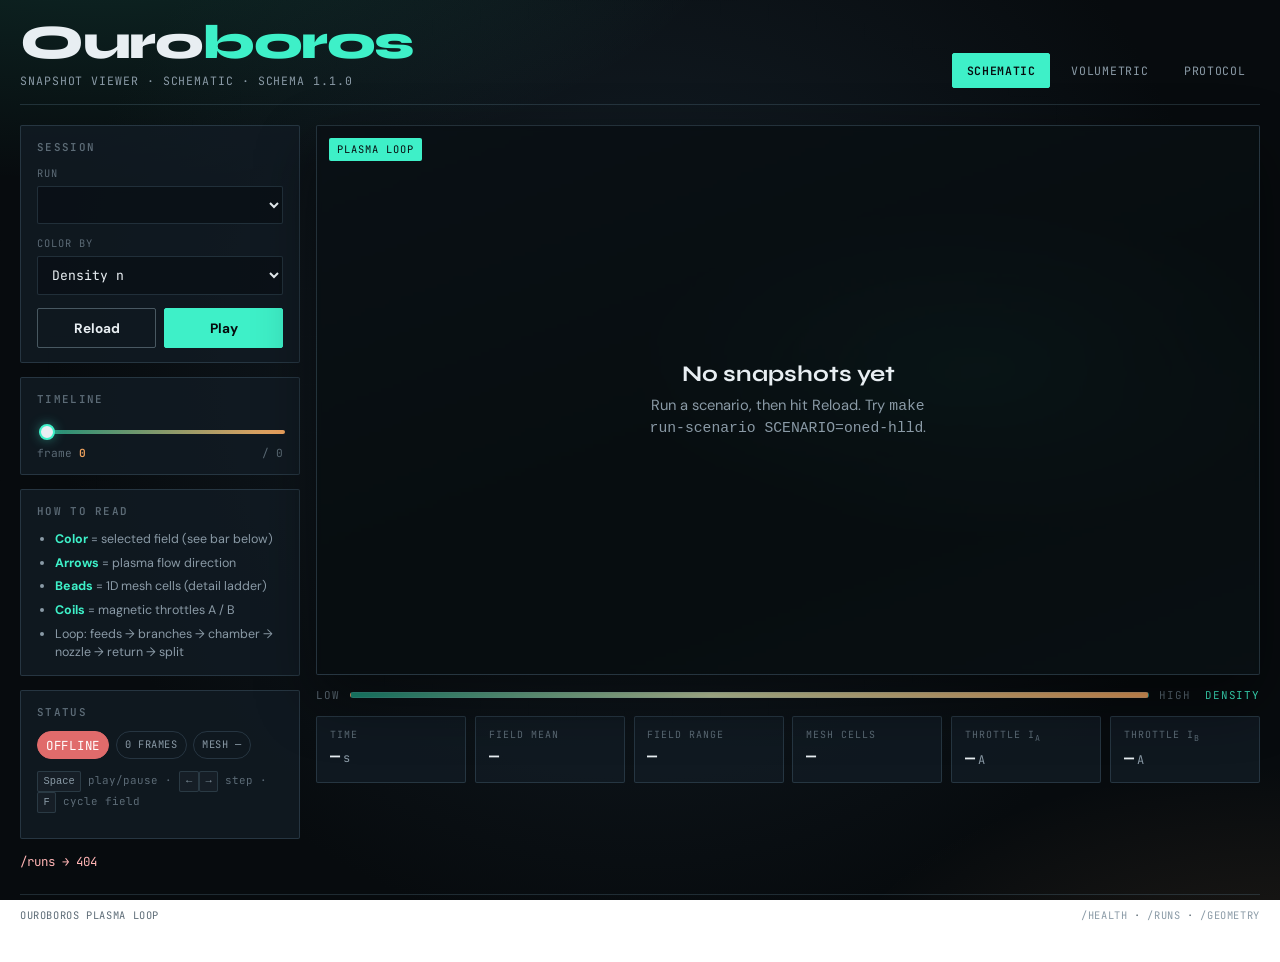
==== commit b526b51a: "Clarify schematic graphics: real geometry, flow arrows, cell beads, live labels. Map all loop segmen" ====
--- a/viewer/index.html
+++ b/viewer/index.html
@@ -5,7 +5,9 @@
   <meta name="viewport" content="width=device-width, initial-scale=1" />
   <title>Ouroboros — Snapshot Viewer</title>
   <meta name="description" content="Ouroboros plasma-loop snapshot viewer" />
-  <link rel="stylesheet" href="/viewer/styles.css" />
+  <link rel="stylesheet" href="styles.css" />
+  <script src="config.js"></script>
+  <script src="api.js"></script>
 </head>
 <body>
   <div class="app">
@@ -15,9 +17,9 @@
         <p class="tagline">snapshot viewer · schematic · schema 1.1.0</p>
       </div>
       <nav class="nav" aria-label="Views">
-        <a class="active" href="/viewer" aria-current="page">Schematic</a>
-        <a href="/viewer/webgpu.html">Volumetric</a>
-        <a href="/viewer/protocol.html">Protocol</a>
+        <a class="active" href="./" aria-current="page">Schematic</a>
+        <a href="webgpu.html">Volumetric</a>
+        <a href="protocol.html">Protocol</a>
       </nav>
     </header>
 
@@ -30,11 +32,12 @@
             <select id="run"></select>
           </div>
           <div class="field">
-            <label for="field">Field</label>
+            <label for="field">Color by</label>
             <select id="field">
-              <option value="density">Density</option>
-              <option value="temperature">Temperature</option>
-              <option value="flow_velocity">Flow velocity</option>
+              <option value="density">Density n</option>
+              <option value="temperature">Temperature T</option>
+              <option value="flow_velocity">Flow velocity v</option>
+              <option value="magnetic_field">Magnetic field B</option>
             </select>
           </div>
           <div class="btn-row">
@@ -55,10 +58,22 @@
         </section>
 
         <section class="panel">
+          <h2>How to read</h2>
+          <ul class="howto">
+            <li><strong>Color</strong> = selected field (see bar below)</li>
+            <li><strong>Arrows</strong> = plasma flow direction</li>
+            <li><strong>Beads</strong> = 1D mesh cells (detail ladder)</li>
+            <li><strong>Coils</strong> = magnetic throttles A / B</li>
+            <li>Loop: feeds → branches → chamber → nozzle → return → split</li>
+          </ul>
+        </section>
+
+        <section class="panel">
           <h2>Status</h2>
           <div class="status" id="statusPills">
             <span class="pill" id="pillConn">connecting</span>
             <span class="pill" id="pillFrames">0 frames</span>
+            <span class="pill" id="pillMesh">mesh —</span>
           </div>
           <p class="hints" style="margin-top:0.75rem">
             <kbd>Space</kbd> play/pause · <kbd>←</kbd><kbd>→</kbd> step · <kbd>F</kbd> cycle field
@@ -70,8 +85,8 @@
 
       <section class="main">
         <div class="stage-wrap">
-          <div class="stage-badge">live schematic</div>
-          <canvas id="c" width="1000" height="560" aria-label="Plasma loop schematic"></canvas>
+          <div class="stage-badge" id="stageBadge">plasma loop</div>
+          <canvas id="c" width="1100" height="640" aria-label="Plasma loop schematic"></canvas>
           <div class="stage-empty" id="empty">
             <div>
               <h3>No snapshots yet</h3>
@@ -81,14 +96,17 @@
         </div>
 
         <div class="legend">
-          <span>low</span>
+          <span id="legendLo">low</span>
           <div class="legend-bar" aria-hidden="true"></div>
-          <span>high</span>
+          <span id="legendHi">high</span>
+          <span class="legend-field" id="legendField">density</span>
         </div>
 
         <div class="telemetry">
           <div class="stat"><div class="k">Time</div><div class="v"><span id="tVal">—</span><em>s</em></div></div>
-          <div class="stat"><div class="k">Segments</div><div class="v" id="nSeg">—</div></div>
+          <div class="stat"><div class="k">Field mean</div><div class="v"><span id="fMean">—</span><em id="fUnit"></em></div></div>
+          <div class="stat"><div class="k">Field range</div><div class="v"><span id="fRange">—</span></div></div>
+          <div class="stat"><div class="k">Mesh cells</div><div class="v" id="nCells">—</div></div>
           <div class="stat"><div class="k">Throttle I<sub>a</sub></div><div class="v"><span id="ia">—</span><em>A</em></div></div>
           <div class="stat"><div class="k">Throttle I<sub>b</sub></div><div class="v"><span id="ib">—</span><em>A</em></div></div>
         </div>
@@ -106,19 +124,52 @@
   </div>
 
   <script>
-    const API = "";
     const $ = (id) => document.getElementById(id);
-    const state = { frames: [], geom: null, playing: false, raf: 0, lastTs: 0 };
-
-    const LAYOUT = {
-      branch_a: [[0.18, 0.28], [0.42, 0.18], [0.62, 0.22], [0.78, 0.35]],
-      reaction_chamber: [[0.78, 0.35], [0.84, 0.50], [0.78, 0.65]],
-      branch_b: [[0.78, 0.65], [0.62, 0.78], [0.42, 0.82], [0.18, 0.72]],
-      return_channel: [[0.18, 0.72], [0.12, 0.50], [0.18, 0.28]],
-      expansion_nozzle: [[0.84, 0.50], [0.94, 0.50]],
-      throttle_a: [[0.42, 0.18], [0.50, 0.16]],
-      throttle_b: [[0.42, 0.82], [0.50, 0.84]],
+    const state = {
+      frames: [],
+      geom: null,
+      runMeta: {},
+      playing: false,
+      raf: 0,
+      lastTs: 0,
+      animPhase: 0,
     };
+
+    const LABEL = {
+      feed_a: "Feed A",
+      feed_b: "Feed B",
+      branch_a: "Branch A",
+      branch_b: "Branch B",
+      throttle_a: "Throttle A",
+      throttle_b: "Throttle B",
+      reaction_chamber: "Chamber",
+      expansion: "Expansion",
+      separator: "Separator",
+      return_channel: "Return",
+      return_to_split: "To split",
+    };
+
+    const FIELD_META = {
+      density: { unit: "m⁻³", short: "n", fmt: (v) => sci(v) },
+      temperature: { unit: "K", short: "T", fmt: (v) => v.toFixed(1) },
+      flow_velocity: { unit: "m/s", short: "v", fmt: (v) => v.toFixed(2) },
+      magnetic_field: { unit: "T", short: "B", fmt: (v) => sci(v) },
+    };
+
+    const apiJSON = (path) =>
+      window.OuroborosAPI
+        ? OuroborosAPI.apiJSON(path)
+        : fetch(path).then((r) => {
+            if (!r.ok) throw new Error(`${path} → ${r.status}`);
+            return r.json();
+          });
+
+    function sci(v) {
+      if (!Number.isFinite(v)) return "—";
+      const a = Math.abs(v);
+      if (a !== 0 && (a < 1e-2 || a >= 1e4)) return v.toExponential(2);
+      return v.toFixed(3);
+    }
 
     function lerp(a, b, t) { return a + (b - a) * t; }
     function hexLerp(c0, c1, t) {
@@ -128,30 +179,114 @@
     }
     function colorMap(t) {
       t = Math.min(1, Math.max(0, t));
-      if (t < 0.5) return hexLerp("#1a8f78", "#c9d6a8", t * 2);
-      return hexLerp("#c9d6a8", "#f0a35e", (t - 0.5) * 2);
-    }
-
-    async function fetchJSON(url) {
-      const r = await fetch(url);
-      if (!r.ok) throw new Error(`${url} → ${r.status}`);
-      return r.json();
+      if (t < 0.33) return hexLerp("#1a5f8f", "#1a8f78", t / 0.33);
+      if (t < 0.66) return hexLerp("#1a8f78", "#c9d6a8", (t - 0.33) / 0.33);
+      return hexLerp("#c9d6a8", "#f0a35e", (t - 0.66) / 0.34);
     }
 
     function setEmpty(on) {
       $("empty").classList.toggle("visible", on);
     }
 
+    function projectNodes(geom, w, h) {
+      const nodes = geom?.nodes || [];
+      if (!nodes.length) return { map: {}, pad: 48 };
+      const xs = nodes.map((n) => n.x);
+      const ys = nodes.map((n) => n.y);
+      const minX = Math.min(...xs), maxX = Math.max(...xs);
+      const minY = Math.min(...ys), maxY = Math.max(...ys);
+      const pad = 72;
+      const dx = Math.max(maxX - minX, 1e-6);
+      const dy = Math.max(maxY - minY, 1e-6);
+      const sx = (w - pad * 2) / dx;
+      const sy = (h - pad * 2) / dy;
+      const s = Math.min(sx, sy);
+      const ox = (w - s * dx) / 2;
+      const oy = (h - s * dy) / 2;
+      const map = {};
+      for (const n of nodes) {
+        map[n.id] = {
+          x: ox + (n.x - minX) * s,
+          // Flip Y so geometry +Y is up on screen
+          y: h - (oy + (n.y - minY) * s),
+        };
+      }
+      return { map, pad };
+    }
+
+    function segmentEndpoints(seg, nodeMap) {
+      const a = nodeMap[seg.start_node];
+      const b = nodeMap[seg.end_node];
+      if (!a || !b) return null;
+      return [a, b];
+    }
+
+    function pointOnSeg(a, b, t) {
+      return { x: lerp(a.x, b.x, t), y: lerp(a.y, b.y, t) };
+    }
+
+    function drawArrow(ctx, x, y, ang, size, color) {
+      ctx.save();
+      ctx.translate(x, y);
+      ctx.rotate(ang);
+      ctx.fillStyle = color;
+      ctx.beginPath();
+      ctx.moveTo(size, 0);
+      ctx.lineTo(-size * 0.7, size * 0.55);
+      ctx.lineTo(-size * 0.35, 0);
+      ctx.lineTo(-size * 0.7, -size * 0.55);
+      ctx.closePath();
+      ctx.fill();
+      ctx.restore();
+    }
+
+    function drawCoil(ctx, x, y, current, label) {
+      const r = 14 + Math.min(10, Math.abs(current || 0) * 0.04);
+      ctx.save();
+      ctx.strokeStyle = "rgba(240,163,94,0.85)";
+      ctx.fillStyle = "rgba(240,163,94,0.12)";
+      ctx.lineWidth = 2.5;
+      for (let i = 0; i < 3; i++) {
+        ctx.beginPath();
+        ctx.arc(x - 6 + i * 6, y, r * 0.55, -0.75 * Math.PI, 0.75 * Math.PI);
+        ctx.stroke();
+      }
+      ctx.beginPath();
+      ctx.arc(x, y, r, 0, Math.PI * 2);
+      ctx.fill();
+      ctx.fillStyle = "#f0a35e";
+      ctx.font = "700 11px JetBrains Mono, monospace";
+      ctx.textAlign = "center";
+      ctx.fillText(label, x, y - r - 6);
+      ctx.fillStyle = "rgba(232,238,242,0.9)";
+      ctx.font = "600 10px JetBrains Mono, monospace";
+      ctx.fillText(`${Number(current || 0).toFixed(1)} A`, x, y + r + 14);
+      ctx.restore();
+    }
+
     async function loadRuns() {
-      const data = await fetchJSON(`${API}/runs`);
+      const data = await apiJSON("/runs");
       const sel = $("run");
       const prev = sel.value;
       sel.innerHTML = "";
+      state.runMeta = {};
       for (const run of data.runs || []) {
+        state.runMeta[run.run_id] = run;
         const opt = document.createElement("option");
         opt.value = run.run_id;
-        const trust = run.energy_trusted === true ? " · trusted" : (run.energy_trusted === false ? " · untrusted" : "");
-        opt.textContent = `${run.run_id} · ${run.n_snapshots ?? "?"} frames${trust}`;
+        const mesh =
+          run.n_cells != null
+            ? ` · ${run.n_cells} cells`
+            : run.cells_per_segment != null
+              ? ` · Nc=${run.cells_per_segment}`
+              : "";
+        const trust =
+          run.energy_trusted === true
+            ? " · trusted"
+            : run.energy_trusted === false
+              ? " · untrusted"
+              : "";
+        opt.textContent = `${run.run_id}${mesh} · ${run.n_snapshots ?? "?"} fr${trust}`;
         sel.appendChild(opt);
       }
       if (prev && [...sel.options].some((o) => o.value === prev)) sel.value = prev;
@@ -164,20 +299,38 @@
     }
 
     async function loadGeometry() {
-      try { state.geom = await fetchJSON(`${API}/geometry`); }
-      catch { state.geom = null; }
+      try {
+        state.geom = await apiJSON("/geometry");
+      } catch {
+        state.geom = null;
+      }
     }
 
     async function loadRun(runId) {
-      if (!runId) { setEmpty(true); return; }
+      if (!runId) {
+        setEmpty(true);
+        return;
+      }
       $("err").textContent = "";
-      const data = await fetchJSON(`${API}/runs/${encodeURIComponent(runId)}/snapshots`);
+      const data = await apiJSON(`/runs/${encodeURIComponent(runId)}/snapshots`);
       state.frames = data.frames || [];
       $("frame").max = Math.max(0, state.frames.length - 1);
       $("frame").value = 0;
       $("frameMax").textContent = `/ ${Math.max(0, state.frames.length - 1)}`;
       $("pillFrames").textContent = `${state.frames.length} frames`;
       $("pillFrames").className = state.frames.length ? "pill ok" : "pill warn";
+      const meta = state.runMeta[runId] || {};
+      const nCells = meta.n_cells;
+      $("pillMesh").textContent =
+        nCells != null
+          ? `mesh ${nCells} cells`
+          : meta.detail_level != null
+            ? `detail L${meta.detail_level}`
+            : "mesh —";
+      $("stageBadge").textContent =
+        meta.detail_level != null
+          ? `detail level ${meta.detail_level} · ${nCells ?? "?"} cells`
+          : "plasma loop · arrows = flow";
       setEmpty(!state.frames.length);
       draw(0);
     }
@@ -188,87 +341,247 @@
       return m;
     }
 
-    function fieldRange(frames, field) {
-      let lo = Infinity, hi = -Infinity;
+    function cellsBySegment(frame) {
+      const m = {};
+      for (const c of frame.cells || []) {
+        const id = c.segment_id;
+        if (!m[id]) m[id] = [];
+        m[id].push(c);
+      }
+      for (const id of Object.keys(m)) {
+        m[id].sort((a, b) => (a.local_index ?? 0) - (b.local_index ?? 0));
+      }
+      return m;
+    }
+
+    function fieldSamples(frames, field) {
+      const vals = [];
       for (const f of frames) {
         for (const s of f.segments || []) {
           const v = Number(s[field]);
-          if (!Number.isFinite(v)) continue;
-          lo = Math.min(lo, v); hi = Math.max(hi, v);
+          if (Number.isFinite(v)) vals.push(v);
         }
-      }
-      if (!Number.isFinite(lo)) return [0, 1];
+        for (const c of f.cells || []) {
+          const v = Number(c[field]);
+          if (Number.isFinite(v)) vals.push(v);
+        }
+      }
+      return vals;
+    }
+
+    function fieldRange(frames, field) {
+      const vals = fieldSamples(frames, field);
+      if (!vals.length) return [0, 1];
+      let lo = Math.min(...vals);
+      let hi = Math.max(...vals);
       if (hi <= lo) hi = lo + 1;
       return [lo, hi];
     }
 
-    function drawPolyline(ctx, pts, w, h, color, width) {
-      if (pts.length < 2) return;
+    function drawRoundedTube(ctx, a, b, width, color) {
+      const ang = Math.atan2(b.y - a.y, b.x - a.x);
+      const dx = Math.cos(ang);
+      const dy = Math.sin(ang);
+      const nx = -dy;
+      const ny = dx;
+      const hw = width / 2;
       ctx.beginPath();
-      ctx.moveTo(pts[0][0] * w, pts[0][1] * h);
-      for (let i = 1; i < pts.length; i++) ctx.lineTo(pts[i][0] * w, pts[i][1] * h);
-      ctx.strokeStyle = color;
-      ctx.lineWidth = width;
-      ctx.lineCap = "round";
-      ctx.lineJoin = "round";
-      ctx.stroke();
+      ctx.moveTo(a.x + nx * hw, a.y + ny * hw);
+      ctx.lineTo(b.x + nx * hw, b.y + ny * hw);
+      ctx.arc(b.x, b.y, hw, ang - Math.PI / 2, ang + Math.PI / 2);
+      ctx.lineTo(a.x - nx * hw, a.y - ny * hw);
+      ctx.arc(a.x, a.y, hw, ang + Math.PI / 2, ang - Math.PI / 2);
+      ctx.closePath();
+      ctx.fillStyle = color;
+      ctx.fill();
     }
 
     function draw(idx) {
       const canvas = $("c");
       const ctx = canvas.getContext("2d");
-      const w = canvas.width, h = canvas.height;
+      const w = canvas.width;
+      const h = canvas.height;
       ctx.clearRect(0, 0, w, h);
 
-      // atmosphere
-      const g = ctx.createRadialGradient(w * 0.72, h * 0.48, 20, w * 0.55, h * 0.5, w * 0.55);
-      g.addColorStop(0, "rgba(62,240,200,0.08)");
+      // Atmosphere
+      const g = ctx.createRadialGradient(w * 0.55, h * 0.42, 30, w * 0.5, h * 0.5, w * 0.6);
+      g.addColorStop(0, "rgba(62,240,200,0.07)");
       g.addColorStop(1, "rgba(0,0,0,0)");
       ctx.fillStyle = g;
       ctx.fillRect(0, 0, w, h);
 
-      ctx.strokeStyle = "rgba(232,238,242,0.04)";
-      ctx.lineWidth = 1;
-      for (let x = 40; x < w; x += 40) { ctx.beginPath(); ctx.moveTo(x, 0); ctx.lineTo(x, h); ctx.stroke(); }
-      for (let y = 40; y < h; y += 40) { ctx.beginPath(); ctx.moveTo(0, y); ctx.lineTo(w, y); ctx.stroke(); }
-
       const frame = state.frames[idx];
       $("frameLabel").textContent = String(idx);
-      if (!frame) {
+      if (!frame || !state.geom) {
         $("tVal").textContent = "—";
-        return;
-      }
+        if (!frame) return;
+      }
+
       const field = $("field").value;
+      const meta = FIELD_META[field] || FIELD_META.density;
       const [lo, hi] = fieldRange(state.frames, field);
       const segs = segmentMap(frame);
-
-      for (const pts of Object.values(LAYOUT)) {
-        drawPolyline(ctx, pts, w, h, "rgba(232,238,242,0.08)", 22);
-      }
-      for (const [id, pts] of Object.entries(LAYOUT)) {
-        const s = segs[id];
-        let col = "rgba(138,154,166,0.45)";
-        if (s && Number.isFinite(Number(s[field]))) {
-          col = colorMap((Number(s[field]) - lo) / (hi - lo));
+      const cellMap = cellsBySegment(frame);
+      const { map: nodeMap } = projectNodes(state.geom, w, h);
+      const geomSegs = state.geom.segments || [];
+
+      // Ghost tracks
+      for (const seg of geomSegs) {
+        const ends = segmentEndpoints(seg, nodeMap);
+        if (!ends) continue;
+        drawRoundedTube(ctx, ends[0], ends[1], 22, "rgba(232,238,242,0.06)");
+      }
+
+      // Colored segments / cells
+      for (const seg of geomSegs) {
+        const ends = segmentEndpoints(seg, nodeMap);
+        if (!ends) continue;
+        const [a, b] = ends;
+        const cells = cellMap[seg.id];
+        const s = segs[seg.id];
+        const isThrottle = seg.element_type === "throttle" || seg.id.startsWith("throttle_");
+        const isChamber = seg.element_type === "chamber" || seg.id === "reaction_chamber";
+        const baseW = isChamber ? 26 : isThrottle ? 16 : 14;
+
+        if (cells && cells.length) {
+          const n = cells.length;
+          for (let i = 0; i < n; i++) {
+            const t0 = i / n;
+            const t1 = (i + 1) / n;
+            const p0 = pointOnSeg(a, b, t0);
+            const p1 = pointOnSeg(a, b, t1);
+            const v = Number(cells[i][field]);
+            const col = Number.isFinite(v)
+              ? colorMap((v - lo) / (hi - lo))
+              : "rgba(138,154,166,0.4)";
+            drawRoundedTube(ctx, p0, p1, baseW, col);
+            // cell separators
+            ctx.strokeStyle = "rgba(7,11,14,0.35)";
+            ctx.lineWidth = 1;
+            ctx.beginPath();
+            ctx.moveTo(p0.x, p0.y);
+            ctx.lineTo(p1.x, p1.y);
+            ctx.stroke();
+          }
+        } else {
+          let col = "rgba(138,154,166,0.45)";
+          if (s && Number.isFinite(Number(s[field]))) {
+            col = colorMap((Number(s[field]) - lo) / (hi - lo));
+          }
+          drawRoundedTube(ctx, a, b, baseW, col);
         }
-        drawPolyline(ctx, pts, w, h, col, id.includes("throttle") ? 10 : 15);
-      }
-
-      ctx.fillStyle = "rgba(232,238,242,0.55)";
-      ctx.font = "600 12px JetBrains Mono, monospace";
-      for (const [txt, x, y] of [
-        ["branch_a", 0.38, 0.12],
-        ["branch_b", 0.38, 0.92],
-        ["chamber", 0.78, 0.48],
-        ["return", 0.04, 0.50],
-        ["nozzle", 0.90, 0.42],
-      ]) ctx.fillText(txt, x * w, y * h);
-
+
+        // Flow arrows from segment (or cell-average) velocity
+        let vel = Number(s?.flow_velocity);
+        if (!Number.isFinite(vel) && cells?.length) {
+          const vs = cells.map((c) => Number(c.flow_velocity)).filter(Number.isFinite);
+          vel = vs.length ? vs.reduce((p, q) => p + q, 0) / vs.length : 0;
+        }
+        if (!Number.isFinite(vel)) vel = 0;
+        const ang = Math.atan2(b.y - a.y, b.x - a.x) + (vel < 0 ? Math.PI : 0);
+        const speed = Math.min(1, Math.abs(vel) / Math.max(hi - lo, Math.abs(vel), 1));
+        const nArrows = 1 + (isChamber ? 1 : 0);
+        for (let k = 0; k < nArrows; k++) {
+          const t = (0.35 + k * 0.25 + state.animPhase * 0.15 * (vel >= 0 ? 1 : -1) + 1) % 1;
+          const p = pointOnSeg(a, b, t);
+          const alpha = 0.35 + 0.5 * speed;
+          drawArrow(ctx, p.x, p.y, ang, 7 + 3 * speed, `rgba(232,238,242,${alpha})`);
+        }
+      }
+
+      // Nodes
+      for (const [id, p] of Object.entries(nodeMap)) {
+        ctx.beginPath();
+        ctx.fillStyle = "rgba(232,238,242,0.85)";
+        ctx.arc(p.x, p.y, 3.5, 0, Math.PI * 2);
+        ctx.fill();
+        ctx.strokeStyle = "rgba(62,240,200,0.5)";
+        ctx.lineWidth = 1;
+        ctx.stroke();
+      }
+
+      // Throttle coils
       const comps = Object.fromEntries((frame.components || []).map((c) => [c.id, c]));
+      const ta = nodeMap.a_throttle;
+      const tb = nodeMap.b_throttle;
+      if (ta) drawCoil(ctx, ta.x, ta.y - 28, comps.throttle_a?.current, "Ia");
+      if (tb) drawCoil(ctx, tb.x, tb.y + 28, comps.throttle_b?.current, "Ib");
+
+      // Chamber halo
+      const cin = nodeMap.chamber_in;
+      const cout = nodeMap.chamber_out;
+      if (cin && cout) {
+        const cx = (cin.x + cout.x) / 2;
+        const cy = (cin.y + cout.y) / 2;
+        ctx.beginPath();
+        ctx.strokeStyle = "rgba(62,240,200,0.35)";
+        ctx.lineWidth = 1.5;
+        ctx.setLineDash([4, 4]);
+        ctx.arc(cx, cy, 34, 0, Math.PI * 2);
+        ctx.stroke();
+        ctx.setLineDash([]);
+      }
+
+      // Labels with live values (offset from midpoints)
+      ctx.textAlign = "center";
+      ctx.textBaseline = "middle";
+      for (const seg of geomSegs) {
+        const ends = segmentEndpoints(seg, nodeMap);
+        if (!ends) continue;
+        const mid = pointOnSeg(ends[0], ends[1], 0.5);
+        const s = segs[seg.id];
+        const v = s ? Number(s[field]) : NaN;
+        const title = LABEL[seg.id] || seg.id;
+        const ang = Math.atan2(ends[1].y - ends[0].y, ends[1].x - ends[0].x);
+        const nx = -Math.sin(ang);
+        const ny = Math.cos(ang);
+        // Push labels outward from loop center
+        const cx = w / 2, cy = h / 2;
+        const outward = (mid.x - cx) * nx + (mid.y - cy) * ny >= 0 ? 1 : -1;
+        const lx = mid.x + nx * 22 * outward;
+        const ly = mid.y + ny * 22 * outward;
+
+        ctx.fillStyle = "rgba(7,11,14,0.72)";
+        const boxW = 86;
+        const boxH = 28;
+        ctx.fillRect(lx - boxW / 2, ly - boxH / 2, boxW, boxH);
+        ctx.strokeStyle = "rgba(120,160,180,0.25)";
+        ctx.strokeRect(lx - boxW / 2, ly - boxH / 2, boxW, boxH);
+
+        ctx.fillStyle = "rgba(232,238,242,0.92)";
+        ctx.font = "700 10px JetBrains Mono, monospace";
+        ctx.fillText(title, lx, ly - 6);
+        ctx.fillStyle = "rgba(62,240,200,0.95)";
+        ctx.font = "600 10px JetBrains Mono, monospace";
+        ctx.fillText(Number.isFinite(v) ? meta.fmt(v) : "—", lx, ly + 8);
+      }
+
+      // Title card on canvas
+      ctx.fillStyle = "rgba(7,11,14,0.55)";
+      ctx.fillRect(16, h - 58, 320, 42);
+      ctx.fillStyle = "rgba(232,238,242,0.7)";
+      ctx.font = "600 11px JetBrains Mono, monospace";
+      ctx.textAlign = "left";
+      ctx.fillText("Circulation: split → feeds → throttles → chamber", 26, h - 40);
+      ctx.fillText("→ expansion → separator → return → split", 26, h - 22);
+
+      // Telemetry
+      const vals = [];
+      for (const s of frame.segments || []) {
+        const v = Number(s[field]);
+        if (Number.isFinite(v)) vals.push(v);
+      }
+      const mean = vals.length ? vals.reduce((a, b) => a + b, 0) / vals.length : NaN;
       $("tVal").textContent = Number(frame.time).toFixed(4);
-      $("nSeg").textContent = String((frame.segments || []).length);
+      $("fMean").textContent = Number.isFinite(mean) ? meta.fmt(mean) : "—";
+      $("fUnit").textContent = meta.unit;
+      $("fRange").textContent = `${meta.fmt(lo)} → ${meta.fmt(hi)}`;
+      $("nCells").textContent = String((frame.cells || []).length || "—");
       $("ia").textContent = comps.throttle_a ? Number(comps.throttle_a.current).toFixed(3) : "—";
       $("ib").textContent = comps.throttle_b ? Number(comps.throttle_b.current).toFixed(3) : "—";
+      $("legendLo").textContent = meta.fmt(lo);
+      $("legendHi").textContent = meta.fmt(hi);
+      $("legendField").textContent = `${meta.short} (${meta.unit})`;
     }
 
     function setPlaying(on) {
@@ -280,12 +593,15 @@
 
     function tick(ts) {
       if (!state.playing) return;
-      if (ts - state.lastTs > 80) {
+      state.animPhase = (state.animPhase + 0.04) % 1;
+      if (ts - state.lastTs > 90) {
         state.lastTs = ts;
         let i = Number($("frame").value) + 1;
         if (i >= state.frames.length) i = 0;
         $("frame").value = i;
         draw(i);
+      } else {
+        draw(Number($("frame").value));
       }
       state.raf = requestAnimationFrame(tick);
     }
@@ -317,10 +633,22 @@
 
     window.addEventListener("keydown", (e) => {
       if (e.target.matches("input, select, textarea")) return;
-      if (e.code === "Space") { e.preventDefault(); setPlaying(!state.playing); }
-      if (e.code === "ArrowRight") { e.preventDefault(); step(1); }
-      if (e.code === "ArrowLeft") { e.preventDefault(); step(-1); }
-      if (e.key === "f" || e.key === "F") { e.preventDefault(); cycleField(); }
+      if (e.code === "Space") {
+        e.preventDefault();
+        setPlaying(!state.playing);
+      }
+      if (e.code === "ArrowRight") {
+        e.preventDefault();
+        step(1);
+      }
+      if (e.code === "ArrowLeft") {
+        e.preventDefault();
+        step(-1);
+      }
+      if (e.key === "f" || e.key === "F") {
+        e.preventDefault();
+        cycleField();
+      }
     });
 
     (async () => {
--- a/viewer/styles.css
+++ b/viewer/styles.css
@@ -404,7 +404,29 @@
 }
 
 @media (min-width: 640px) {
-  .telemetry { grid-template-columns: repeat(4, minmax(0, 1fr)); }
+  .telemetry { grid-template-columns: repeat(3, minmax(0, 1fr)); }
+}
+
+@media (min-width: 1100px) {
+  .telemetry { grid-template-columns: repeat(6, minmax(0, 1fr)); }
+}
+
+.howto {
+  margin: 0;
+  padding-left: 1.1rem;
+  font-size: 0.78rem;
+  line-height: 1.45;
+  color: var(--ink-dim);
+}
+
+.howto li { margin-bottom: 0.35rem; }
+.howto li:last-child { margin-bottom: 0; }
+.howto strong { color: var(--phosphor); font-weight: 700; }
+
+.legend-field {
+  color: var(--phosphor);
+  margin-left: 0.25rem;
+  white-space: nowrap;
 }
 
 .stat {
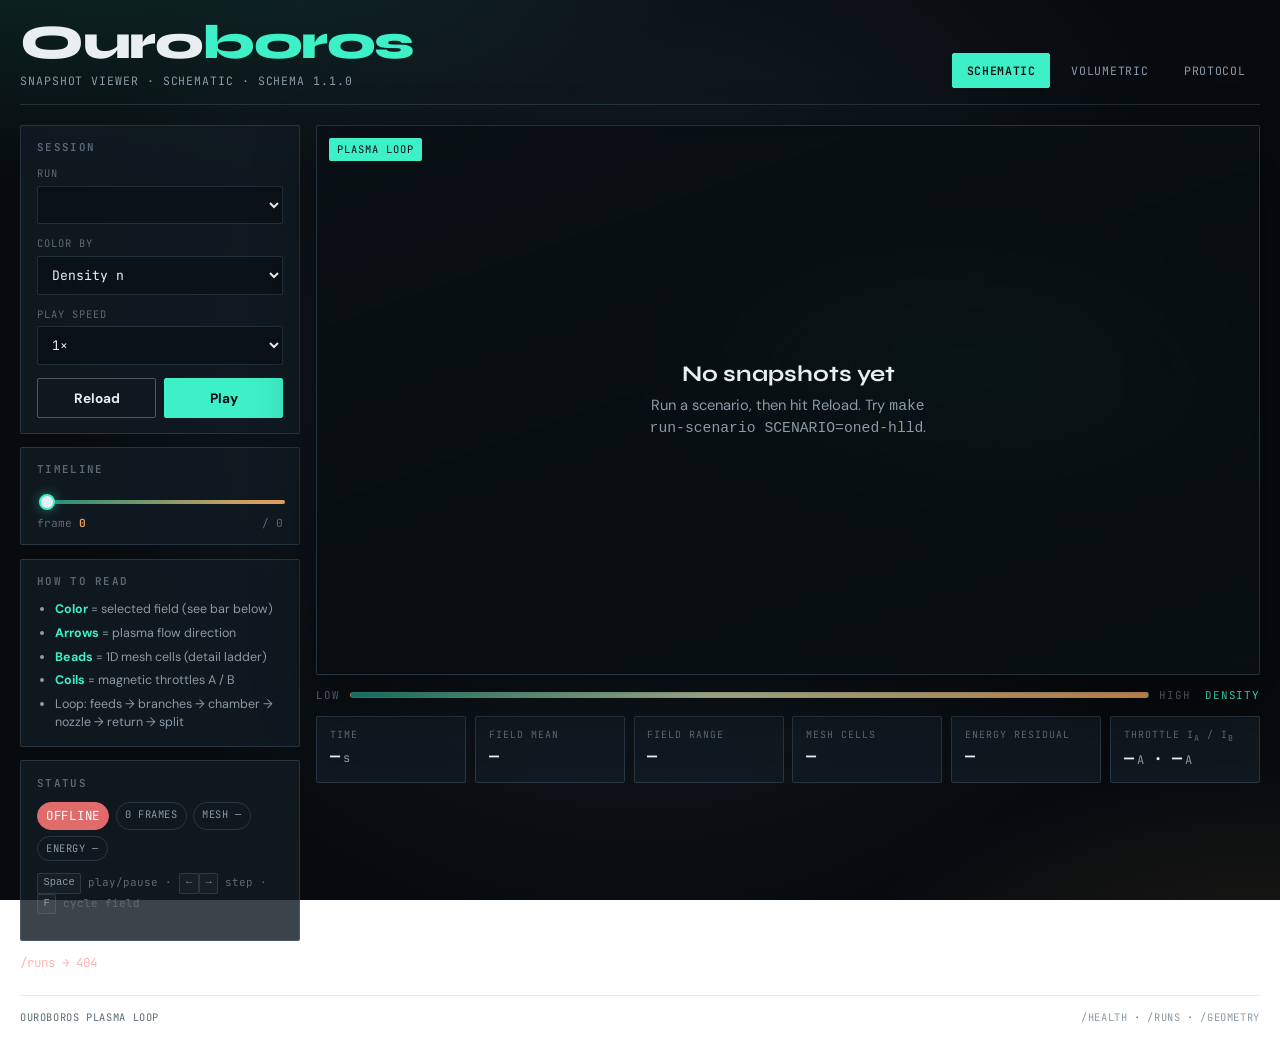
==== commit ae925fb4: "Ship quick-win gallery UX, minify export, and harden typing. Static footer/protocol links, deep-link" ====
--- a/viewer/index.html
+++ b/viewer/index.html
@@ -40,6 +40,16 @@
               <option value="magnetic_field">Magnetic field B</option>
             </select>
           </div>
+          <div class="field">
+            <label for="speed">Play speed</label>
+            <select id="speed">
+              <option value="240">0.25×</option>
+              <option value="160">0.5×</option>
+              <option value="90" selected>1×</option>
+              <option value="45">2×</option>
+              <option value="20">4×</option>
+            </select>
+          </div>
           <div class="btn-row">
             <button id="reload" type="button">Reload</button>
             <button id="play" class="primary" type="button">Play</button>
@@ -74,6 +84,7 @@
             <span class="pill" id="pillConn">connecting</span>
             <span class="pill" id="pillFrames">0 frames</span>
             <span class="pill" id="pillMesh">mesh —</span>
+            <span class="pill" id="pillTrust">energy —</span>
           </div>
           <p class="hints" style="margin-top:0.75rem">
             <kbd>Space</kbd> play/pause · <kbd>←</kbd><kbd>→</kbd> step · <kbd>F</kbd> cycle field
@@ -107,8 +118,8 @@
           <div class="stat"><div class="k">Field mean</div><div class="v"><span id="fMean">—</span><em id="fUnit"></em></div></div>
           <div class="stat"><div class="k">Field range</div><div class="v"><span id="fRange">—</span></div></div>
           <div class="stat"><div class="k">Mesh cells</div><div class="v" id="nCells">—</div></div>
-          <div class="stat"><div class="k">Throttle I<sub>a</sub></div><div class="v"><span id="ia">—</span><em>A</em></div></div>
-          <div class="stat"><div class="k">Throttle I<sub>b</sub></div><div class="v"><span id="ib">—</span><em>A</em></div></div>
+          <div class="stat"><div class="k">Energy residual</div><div class="v"><span id="eResid">—</span></div></div>
+          <div class="stat"><div class="k">Throttle I<sub>a</sub> / I<sub>b</sub></div><div class="v"><span id="ia">—</span><em>A</em> · <span id="ib">—</span><em>A</em></div></div>
         </div>
       </section>
     </div>
@@ -116,9 +127,9 @@
     <footer class="footer">
       <span>Ouroboros plasma loop</span>
       <span>
-        <a href="/health">/health</a> ·
-        <a href="/runs">/runs</a> ·
-        <a href="/geometry">/geometry</a>
+        <a data-api-href="/health">/health</a> ·
+        <a data-api-href="/runs">/runs</a> ·
+        <a data-api-href="/geometry">/geometry</a>
       </span>
     </footer>
   </div>
@@ -134,6 +145,29 @@
       lastTs: 0,
       animPhase: 0,
     };
+
+    function playIntervalMs() {
+      const v = Number($("speed")?.value);
+      return Number.isFinite(v) && v > 0 ? v : 90;
+    }
+
+    function readQuery() {
+      const q = new URLSearchParams(location.search);
+      return {
+        run: q.get("run") || "",
+        frame: q.has("frame") ? Number(q.get("frame")) : null,
+        field: q.get("field") || "",
+      };
+    }
+
+    function writeQuery() {
+      const q = new URLSearchParams();
+      if ($("run").value) q.set("run", $("run").value);
+      q.set("frame", String($("frame").value || 0));
+      if ($("field").value) q.set("field", $("field").value);
+      const qs = q.toString();
+      history.replaceState(null, "", qs ? `?${qs}` : location.pathname);
+    }
 
     const LABEL = {
       feed_a: "Feed A",
@@ -289,7 +323,12 @@
         opt.textContent = `${run.run_id}${mesh} · ${run.n_snapshots ?? "?"} fr${trust}`;
         sel.appendChild(opt);
       }
-      if (prev && [...sel.options].some((o) => o.value === prev)) sel.value = prev;
+      const q = readQuery();
+      if (q.run && [...sel.options].some((o) => o.value === q.run)) sel.value = q.run;
+      else if (prev && [...sel.options].some((o) => o.value === prev)) sel.value = prev;
+      if (q.field && [...$("field").options].some((o) => o.value === q.field)) {
+        $("field").value = q.field;
+      }
       $("pillConn").textContent = "online";
       $("pillConn").className = "pill ok";
       if (!data.runs?.length) {
@@ -315,7 +354,12 @@
       const data = await apiJSON(`/runs/${encodeURIComponent(runId)}/snapshots`);
       state.frames = data.frames || [];
       $("frame").max = Math.max(0, state.frames.length - 1);
-      $("frame").value = 0;
+      const q = readQuery();
+      let start = 0;
+      if (q.frame != null && Number.isFinite(q.frame)) {
+        start = Math.max(0, Math.min(state.frames.length - 1, Math.floor(q.frame)));
+      }
+      $("frame").value = start;
       $("frameMax").textContent = `/ ${Math.max(0, state.frames.length - 1)}`;
       $("pillFrames").textContent = `${state.frames.length} frames`;
       $("pillFrames").className = state.frames.length ? "pill ok" : "pill warn";
@@ -327,12 +371,26 @@
           : meta.detail_level != null
             ? `detail L${meta.detail_level}`
             : "mesh —";
+      if (meta.energy_trusted === true) {
+        $("pillTrust").textContent = "energy trusted";
+        $("pillTrust").className = "pill ok";
+      } else if (meta.energy_trusted === false) {
+        $("pillTrust").textContent = "energy untrusted";
+        $("pillTrust").className = "pill warn";
+      } else {
+        $("pillTrust").textContent = "energy —";
+        $("pillTrust").className = "pill";
+      }
+      const resid = meta.relative_residual;
+      $("eResid").textContent =
+        typeof resid === "number" && Number.isFinite(resid) ? resid.toExponential(2) : "—";
       $("stageBadge").textContent =
         meta.detail_level != null
           ? `detail level ${meta.detail_level} · ${nCells ?? "?"} cells`
           : "plasma loop · arrows = flow";
       setEmpty(!state.frames.length);
-      draw(0);
+      draw(start);
+      writeQuery();
     }
 
     function segmentMap(frame) {
@@ -444,23 +502,27 @@
         const baseW = isChamber ? 26 : isThrottle ? 16 : 14;
 
         if (cells && cells.length) {
+          // Under-tube for continuity, then discrete beads for each mesh cell.
+          let segCol = "rgba(138,154,166,0.35)";
+          if (s && Number.isFinite(Number(s[field]))) {
+            segCol = colorMap((Number(s[field]) - lo) / (hi - lo));
+          }
+          drawRoundedTube(ctx, a, b, Math.max(6, baseW * 0.45), segCol);
           const n = cells.length;
+          const beadR = Math.max(3.5, Math.min(8, baseW * 0.42));
           for (let i = 0; i < n; i++) {
-            const t0 = i / n;
-            const t1 = (i + 1) / n;
-            const p0 = pointOnSeg(a, b, t0);
-            const p1 = pointOnSeg(a, b, t1);
+            const t = (i + 0.5) / n;
+            const p = pointOnSeg(a, b, t);
             const v = Number(cells[i][field]);
             const col = Number.isFinite(v)
               ? colorMap((v - lo) / (hi - lo))
               : "rgba(138,154,166,0.4)";
-            drawRoundedTube(ctx, p0, p1, baseW, col);
-            // cell separators
-            ctx.strokeStyle = "rgba(7,11,14,0.35)";
-            ctx.lineWidth = 1;
             ctx.beginPath();
-            ctx.moveTo(p0.x, p0.y);
-            ctx.lineTo(p1.x, p1.y);
+            ctx.fillStyle = col;
+            ctx.strokeStyle = "rgba(7,11,14,0.55)";
+            ctx.lineWidth = 1.25;
+            ctx.arc(p.x, p.y, beadR, 0, Math.PI * 2);
+            ctx.fill();
             ctx.stroke();
           }
         } else {
@@ -577,11 +639,15 @@
       $("fUnit").textContent = meta.unit;
       $("fRange").textContent = `${meta.fmt(lo)} → ${meta.fmt(hi)}`;
       $("nCells").textContent = String((frame.cells || []).length || "—");
-      $("ia").textContent = comps.throttle_a ? Number(comps.throttle_a.current).toFixed(3) : "—";
-      $("ib").textContent = comps.throttle_b ? Number(comps.throttle_b.current).toFixed(3) : "—";
+      $("ia").textContent = comps.throttle_a ? Number(comps.throttle_a.current).toFixed(2) : "—";
+      $("ib").textContent = comps.throttle_b ? Number(comps.throttle_b.current).toFixed(2) : "—";
       $("legendLo").textContent = meta.fmt(lo);
       $("legendHi").textContent = meta.fmt(hi);
       $("legendField").textContent = `${meta.short} (${meta.unit})`;
+      const runMeta = state.runMeta[$("run").value] || {};
+      if (typeof runMeta.relative_residual === "number") {
+        $("eResid").textContent = runMeta.relative_residual.toExponential(2);
+      }
     }
 
     function setPlaying(on) {
@@ -594,12 +660,13 @@
     function tick(ts) {
       if (!state.playing) return;
       state.animPhase = (state.animPhase + 0.04) % 1;
-      if (ts - state.lastTs > 90) {
+      if (ts - state.lastTs > playIntervalMs()) {
         state.lastTs = ts;
         let i = Number($("frame").value) + 1;
         if (i >= state.frames.length) i = 0;
         $("frame").value = i;
         draw(i);
+        writeQuery();
       } else {
         draw(Number($("frame").value));
       }
@@ -623,9 +690,16 @@
     }
 
     $("play").onclick = () => setPlaying(!state.playing);
-    $("frame").oninput = () => draw(Number($("frame").value));
-    $("field").onchange = () => draw(Number($("frame").value));
+    $("frame").oninput = () => {
+      draw(Number($("frame").value));
+      writeQuery();
+    };
+    $("field").onchange = () => {
+      draw(Number($("frame").value));
+      writeQuery();
+    };
     $("run").onchange = () => loadRun($("run").value);
+    $("speed").onchange = () => {};
     $("reload").onclick = async () => {
       await loadRuns();
       if ($("run").value) await loadRun($("run").value);
@@ -640,19 +714,23 @@
       if (e.code === "ArrowRight") {
         e.preventDefault();
         step(1);
+        writeQuery();
       }
       if (e.code === "ArrowLeft") {
         e.preventDefault();
         step(-1);
+        writeQuery();
       }
       if (e.key === "f" || e.key === "F") {
         e.preventDefault();
         cycleField();
+        writeQuery();
       }
     });
 
     (async () => {
       try {
+        if (window.OuroborosAPI?.bindStaticLinks) OuroborosAPI.bindStaticLinks();
         await loadGeometry();
         await loadRuns();
         if ($("run").value) await loadRun($("run").value);
